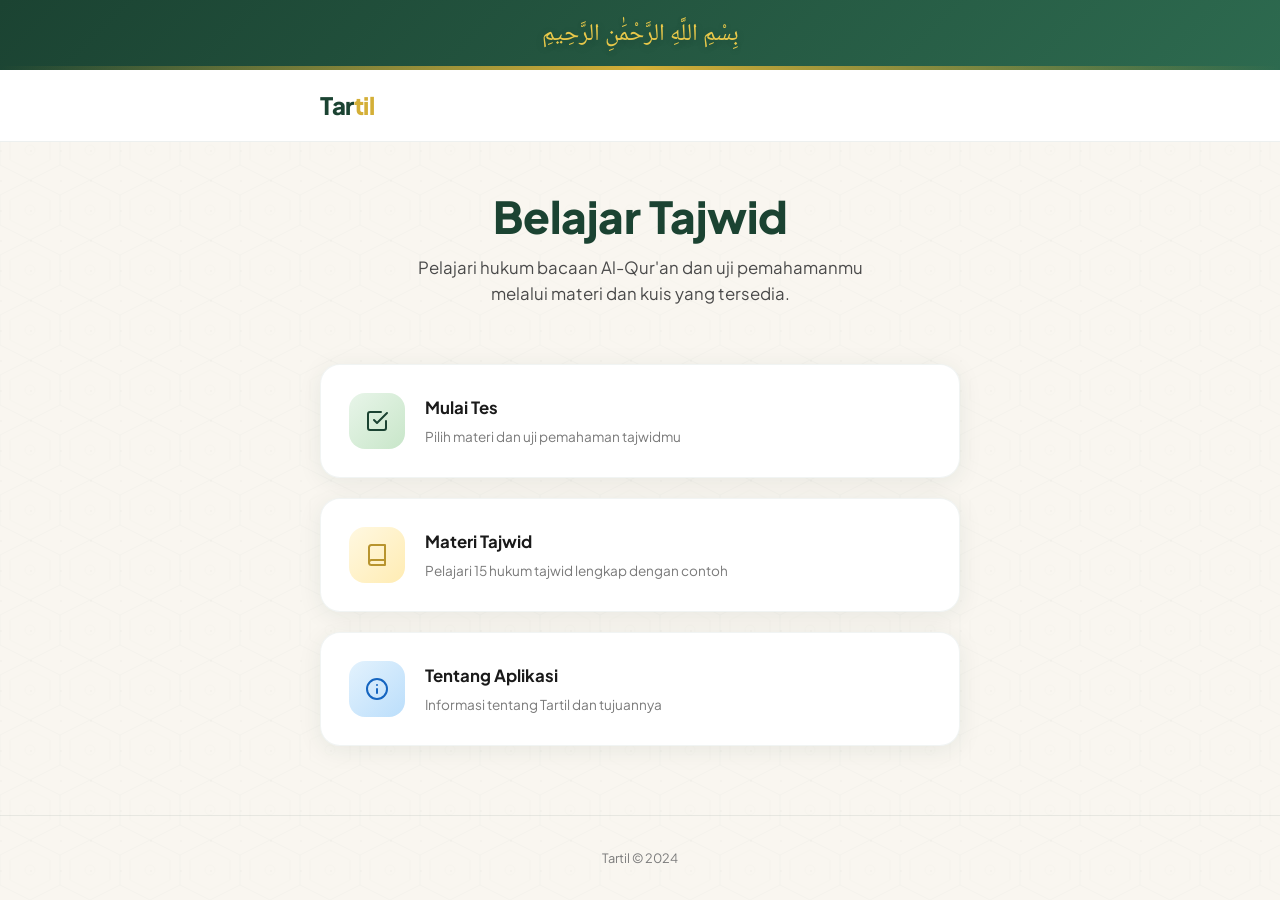
==== index.html @ 444be383 "style: Refine UI by removing emojis and decorative arrows, updating typography and highlight styles," ====
<!DOCTYPE html>
<html lang="id">
<head>
  <meta charset="UTF-8">
  <meta name="viewport" content="width=device-width, initial-scale=1.0">
  <title>Tartil — Belajar Tajwid dengan Menyenangkan</title>
  <meta name="description" content="Tartil adalah aplikasi interaktif untuk belajar dan menguji kemampuan tajwid Al-Qur'an. Cocok untuk semua kalangan umat Islam Indonesia.">
  <link rel="stylesheet" href="css/style.css">
  <link rel="icon" href="data:image/svg+xml,<svg xmlns='http://www.w3.org/2000/svg' viewBox='0 0 100 100'><text y='.9em' font-size='90'>🌙</text></svg>">
</head>
<body>
  <div class="app-wrapper">

    <!-- Bismillah Top Bar -->
    <div class="top-bar">
      <p class="bismillah">بِسْمِ اللَّهِ الرَّحْمَٰنِ الرَّحِيمِ</p>
    </div>

    <!-- Navbar -->
    <nav class="navbar" id="navbar">
      <div class="container">
        <a href="index.html" class="logo-group" id="logoGroup">
          <span class="logo-text">Tar<span>til</span></span>
        </a>
      </div>
    </nav>

    <!-- Hero Section -->
    <section class="hero">
      <div class="container">

        <h1>Belajar Tajwid</h1>
        <p>Pelajari hukum bacaan Al-Qur'an dan uji pemahamanmu melalui materi dan kuis yang tersedia.</p>

        <!-- Previous Score Banner -->
        <div class="score-banner hidden" id="scoreBanner">
          <div class="score-banner-text">
            Skor terakhir: <strong id="lastScore">0</strong>
          </div>
          <a href="select-materi.html">Mulai Tes</a>
        </div>
      </div>
    </section>

    <!-- Navigation Cards -->
    <section class="nav-cards">
      <div class="container">
        <div class="nav-cards-grid">

          <a href="select-materi.html" class="nav-card" id="startQuizCard">
            <div class="nav-card-icon green">
              <svg width="24" height="24" viewBox="0 0 24 24" fill="none" stroke="currentColor" stroke-width="2" stroke-linecap="round" stroke-linejoin="round">
                <path d="M9 11l3 3L22 4"/>
                <path d="M21 12v7a2 2 0 01-2 2H5a2 2 0 01-2-2V5a2 2 0 012-2h11"/>
              </svg>
            </div>
            <div class="nav-card-content">
              <h3>Mulai Tes</h3>
              <p>Pilih materi dan uji pemahaman tajwidmu</p>
            </div>
            <span class="nav-card-arrow"></span>
          </a>

          <a href="explanation.html?id=1" class="nav-card" id="materiCard">
            <div class="nav-card-icon gold">
              <svg width="24" height="24" viewBox="0 0 24 24" fill="none" stroke="currentColor" stroke-width="2" stroke-linecap="round" stroke-linejoin="round">
                <path d="M4 19.5A2.5 2.5 0 016.5 17H20"/>
                <path d="M6.5 2H20v20H6.5A2.5 2.5 0 014 19.5v-15A2.5 2.5 0 016.5 2z"/>
              </svg>
            </div>
            <div class="nav-card-content">
              <h3>Materi Tajwid</h3>
              <p>Pelajari 15 hukum tajwid lengkap dengan contoh</p>
            </div>
            <span class="nav-card-arrow"></span>
          </a>

          <div class="nav-card" id="aboutCard" role="button" tabindex="0">
            <div class="nav-card-icon blue">
              <svg width="24" height="24" viewBox="0 0 24 24" fill="none" stroke="currentColor" stroke-width="2" stroke-linecap="round" stroke-linejoin="round">
                <circle cx="12" cy="12" r="10"/>
                <line x1="12" y1="16" x2="12" y2="12"/>
                <line x1="12" y1="8" x2="12.01" y2="8"/>
              </svg>
            </div>
            <div class="nav-card-content">
              <h3>Tentang Aplikasi</h3>
              <p>Informasi tentang Tartil dan tujuannya</p>
            </div>
            <span class="nav-card-arrow"></span>
          </div>

        </div>
      </div>
    </section>

    <footer class="footer">
      <div class="container">
        <p>Tartil © 2024</p>
      </div>
    </footer>
  </div>

  <!-- About Modal -->
  <div class="modal-overlay" id="aboutModal">
    <div class="modal">
      <div class="modal-header">
        <h2>Tentang Tartil</h2>
        <button class="modal-close" id="closeModal">✕</button>
      </div>
      <div class="modal-body">
        <p>
          <strong>Tartil</strong> adalah aplikasi belajar tajwid pribadi yang dirancang untuk membantu siapa saja memperdalam pemahaman hukum bacaan Al-Qur'an dengan cara yang sederhana.
        </p>
        <p>Aplikasi ini fokus pada:</p>
        <ul>
          <li>Pembelajaran materi tajwid yang terstruktur</li>
          <li>Latihan kuis untuk mengasah kemampuan</li>
          <li>Antarmuka yang bersih dan fokus pada konten</li>
          <li>Kemudahan penggunaan untuk belajar mandiri</li>
        </ul>
        <div style="margin-top: 1.5rem; padding-top: 1rem; border-top: 1px solid rgba(27, 67, 50, 0.08); text-align: center;">
          <p style="font-size: 0.85rem; margin-bottom: 0.5rem;">Dibuat dengan dedikasi oleh:</p>
          <a href="https://github.com/DapCodes" target="_blank" class="logo-group" style="justify-content: center;">
            <span class="logo-text">Siswa RPL<span> SMK Assalaam Bandung</span></span>
          </a>
        </div>
      </div>
    </div>
  </div>

  <script>
    // Check for previous score
    document.addEventListener('DOMContentLoaded', () => {
      const score = localStorage.getItem('tartilScore');
      if (score !== null) {
        const banner = document.getElementById('scoreBanner');
        document.getElementById('lastScore').textContent = score;
        banner.classList.remove('hidden');
      }

      // About modal
      const aboutCard = document.getElementById('aboutCard');
      const modal = document.getElementById('aboutModal');
      const closeBtn = document.getElementById('closeModal');

      aboutCard.addEventListener('click', () => {
        modal.classList.add('active');
      });

      aboutCard.addEventListener('keydown', (e) => {
        if (e.key === 'Enter' || e.key === ' ') {
          e.preventDefault();
          modal.classList.add('active');
        }
      });

      closeBtn.addEventListener('click', () => {
        modal.classList.remove('active');
      });

      modal.addEventListener('click', (e) => {
        if (e.target === modal) {
          modal.classList.remove('active');
        }
      });

      document.addEventListener('keydown', (e) => {
        if (e.key === 'Escape') {
          modal.classList.remove('active');
        }
      });

      // Navbar scroll effect
      const navbar = document.getElementById('navbar');
      window.addEventListener('scroll', () => {
        if (window.scrollY > 10) {
          navbar.classList.add('scrolled');
        } else {
          navbar.classList.remove('scrolled');
        }
      });
    });
  </script>
</body>
</html>
---- css/style.css ----
/* ═══════════════════════════════════════
   TARTIL — Design System
   ═══════════════════════════════════════ */

@import url('https://fonts.googleapis.com/css2?family=Noto+Naskh+Arabic:wght@400;500;600;700&family=Plus+Jakarta+Sans:wght@300;400;500;600;700;800&display=swap');

:root {
  --primary: #1B4332;
  --primary-light: #2D6A4F;
  --primary-dark: #0F2B1F;
  --accent: #D4AF37;
  --accent-light: #E8C84A;
  --accent-dark: #B8942E;
  --bg: #F9F6F0;
  --bg-warm: #F5F0E6;
  --text: #1A1A1A;
  --text-secondary: #4A4A4A;
  --text-muted: #7A7A7A;
  --correct: #22C55E;
  --correct-bg: #DCFCE7;
  --wrong: #EF4444;
  --wrong-bg: #FEE2E2;
  --card: #FFFFFF;
  --card-shadow: 0 4px 24px rgba(27, 67, 50, 0.08);
  --card-shadow-hover: 0 8px 40px rgba(27, 67, 50, 0.15);
  --radius: 20px;
  --radius-sm: 12px;
  --radius-xs: 8px;
  --transition: 0.3s cubic-bezier(0.4, 0, 0.2, 1);
}

* {
  margin: 0;
  padding: 0;
  box-sizing: border-box;
}

html {
  scroll-behavior: smooth;
}

body {
  font-family: 'Plus Jakarta Sans', sans-serif;
  background-color: var(--bg);
  color: var(--text);
  min-height: 100vh;
  line-height: 1.6;
  overflow-x: hidden;
}

/* ═══ Islamic Geometric Pattern Background ═══ */
body::before {
  content: '';
  position: fixed;
  inset: 0;
  z-index: 0;
  opacity: 0.04;
  pointer-events: none;
  background-image:
    url("data:image/svg+xml,%3Csvg width='60' height='60' xmlns='http://www.w3.org/2000/svg'%3E%3Cpath d='M30 0L60 15L60 45L30 60L0 45L0 15Z' fill='none' stroke='%231B4332' stroke-width='0.5'/%3E%3Cpath d='M30 10L50 20L50 40L30 50L10 40L10 20Z' fill='none' stroke='%231B4332' stroke-width='0.3'/%3E%3Ccircle cx='30' cy='30' r='5' fill='none' stroke='%231B4332' stroke-width='0.3'/%3E%3C/svg%3E");
  background-size: 60px 60px;
}

/* Secondary pattern overlay */
body::after {
  content: '';
  position: fixed;
  inset: 0;
  z-index: 0;
  opacity: 0.02;
  pointer-events: none;
  background-image: radial-gradient(circle at 1px 1px, var(--primary) 1px, transparent 0);
  background-size: 30px 30px;
}

/* ═══ App Container ═══ */
.app-wrapper {
  position: relative;
  z-index: 1;
  min-height: 100vh;
  display: flex;
  flex-direction: column;
}

.container {
  width: 100%;
  max-width: 720px;
  margin: 0 auto;
  padding: 0 1.25rem;
}

/* ═══ Top Decorative Bar ═══ */
.top-bar {
  background: linear-gradient(135deg, var(--primary) 0%, var(--primary-light) 100%);
  padding: 1rem 0;
  text-align: center;
  position: relative;
  overflow: hidden;
}

.top-bar::after {
  content: '';
  position: absolute;
  bottom: 0;
  left: 0;
  right: 0;
  height: 4px;
  background: linear-gradient(90deg, transparent, var(--accent), transparent);
}

.bismillah {
  font-family: 'Noto Naskh Arabic', serif;
  font-size: 1.5rem;
  color: var(--accent-light);
  direction: rtl;
  text-shadow: 0 2px 8px rgba(0, 0, 0, 0.2);
  letter-spacing: 0;
}

/* ═══ Navigation Bar ═══ */
.navbar {
  background: rgba(255, 255, 255, 0.95);
  backdrop-filter: blur(20px);
  -webkit-backdrop-filter: blur(20px);
  border-bottom: 1px solid rgba(27, 67, 50, 0.08);
  padding: 1rem 0;
  position: sticky;
  top: 0;
  z-index: 100;
  transition: box-shadow var(--transition);
}

.navbar.scrolled {
  box-shadow: 0 2px 20px rgba(27, 67, 50, 0.1);
}

.navbar .container {
  display: flex;
  align-items: center;
  justify-content: space-between;
}

.logo-group {
  display: flex;
  align-items: center;
  gap: 0.75rem;
  text-decoration: none;
  color: var(--primary);
}

.logo-icon {
  width: 40px;
  height: 40px;
  display: flex;
  align-items: center;
  justify-content: center;
}

.logo-icon svg {
  width: 100%;
  height: 100%;
}

.logo-text {
  font-size: 1.5rem;
  font-weight: 800;
  letter-spacing: -0.5px;
  color: var(--primary);
}

.logo-text span {
  color: var(--accent);
}

/* ═══ Hero Section ═══ */
.hero {
  padding: 3rem 0 2rem;
  text-align: center;
}

.hero-badge {
  display: inline-flex;
  align-items: center;
  gap: 0.5rem;
  background: linear-gradient(135deg, rgba(212, 175, 55, 0.15), rgba(212, 175, 55, 0.05));
  border: 1px solid rgba(212, 175, 55, 0.3);
  color: var(--accent-dark);
  padding: 0.5rem 1.25rem;
  border-radius: 50px;
  font-size: 0.85rem;
  font-weight: 600;
  margin-bottom: 1.5rem;
  animation: fadeInDown 0.6s ease-out;
}

.hero h1 {
  font-size: 2.25rem;
  font-weight: 800;
  color: var(--primary);
  line-height: 1.2;
  margin-bottom: 0.75rem;
  animation: fadeInUp 0.6s ease-out 0.1s both;
}

.hero p {
  font-size: 1.05rem;
  color: var(--text-secondary);
  max-width: 480px;
  margin: 0 auto;
  animation: fadeInUp 0.6s ease-out 0.2s both;
}

/* ═══ Previous Score Banner ═══ */
.score-banner {
  background: linear-gradient(135deg, var(--primary), var(--primary-light));
  color: white;
  padding: 1rem 1.5rem;
  border-radius: var(--radius-sm);
  margin: 1rem auto 0;
  max-width: 480px;
  display: flex;
  align-items: center;
  justify-content: space-between;
  gap: 1rem;
  animation: slideInUp 0.5s ease-out 0.4s both;
  box-shadow: 0 4px 16px rgba(27, 67, 50, 0.2);
}

.score-banner-text {
  font-size: 0.9rem;
  font-weight: 500;
}

.score-banner-text strong {
  font-size: 1.1rem;
}

.score-banner a {
  color: var(--accent-light);
  font-weight: 700;
  font-size: 0.85rem;
  text-decoration: none;
  white-space: nowrap;
  border: 1px solid var(--accent-light);
  padding: 0.4rem 1rem;
  border-radius: 50px;
  transition: all var(--transition);
}

.score-banner a:hover {
  background: var(--accent-light);
  color: var(--primary-dark);
}

/* ═══ Navigation Cards ═══ */
.nav-cards {
  padding: 1.5rem 0 2rem;
}

.nav-cards-grid {
  display: grid;
  gap: 1rem;
}

.nav-card {
  background: var(--card);
  border-radius: var(--radius);
  padding: 1.75rem;
  display: flex;
  align-items: center;
  gap: 1.25rem;
  text-decoration: none;
  color: var(--text);
  box-shadow: var(--card-shadow);
  border: 1px solid rgba(27, 67, 50, 0.06);
  transition: all var(--transition);
  cursor: pointer;
  position: relative;
  overflow: hidden;
  animation: fadeInUp 0.5s ease-out both;
}

.nav-card:nth-child(1) {
  animation-delay: 0.3s;
}

.nav-card:nth-child(2) {
  animation-delay: 0.4s;
}

.nav-card:nth-child(3) {
  animation-delay: 0.5s;
}

.nav-card::before {
  content: '';
  position: absolute;
  left: 0;
  top: 0;
  bottom: 0;
  width: 4px;
  background: var(--accent);
  transform: scaleY(0);
  transition: transform var(--transition);
}

.nav-card:hover {
  transform: translateY(-2px);
  box-shadow: var(--card-shadow-hover);
  border-color: rgba(212, 175, 55, 0.2);
}

.nav-card:hover::before {
  transform: scaleY(1);
}

.nav-card:active {
  transform: scale(0.98);
}

.nav-card-icon {
  width: 56px;
  height: 56px;
  border-radius: 16px;
  display: flex;
  align-items: center;
  justify-content: center;
  font-size: 1.5rem;
  flex-shrink: 0;
}

.nav-card-icon.green {
  background: linear-gradient(135deg, #E8F5E9, #C8E6C9);
  color: var(--primary);
}

.nav-card-icon.gold {
  background: linear-gradient(135deg, #FFF8E1, #FFECB3);
  color: var(--accent-dark);
}

.nav-card-icon.blue {
  background: linear-gradient(135deg, #E3F2FD, #BBDEFB);
  color: #1565C0;
}

.nav-card-content h3 {
  font-size: 1.05rem;
  font-weight: 700;
  margin-bottom: 0.25rem;
  color: var(--text);
}

.nav-card-content p {
  font-size: 0.85rem;
  color: var(--text-muted);
}

.nav-card-arrow {
  margin-left: auto;
  font-size: 1.25rem;
  color: var(--text-muted);
  transition: transform var(--transition);
}

.nav-card:hover .nav-card-arrow {
  transform: translateX(4px);
  color: var(--accent);
}

/* ═══ Features Section ═══ */
.features {
  padding: 1rem 0 2.5rem;
}

.features-title {
  font-size: 0.8rem;
  font-weight: 700;
  text-transform: uppercase;
  letter-spacing: 1.5px;
  color: var(--text-muted);
  text-align: center;
  margin-bottom: 1.25rem;
}

.features-grid {
  display: grid;
  grid-template-columns: repeat(3, 1fr);
  gap: 0.75rem;
}

.feature-item {
  text-align: center;
  padding: 1.25rem 0.75rem;
  border-radius: var(--radius-sm);
  background: rgba(255, 255, 255, 0.7);
  border: 1px solid rgba(27, 67, 50, 0.05);
  transition: all var(--transition);
}

.feature-item:hover {
  background: var(--card);
  box-shadow: var(--card-shadow);
}

.feature-item .icon {
  font-size: 1.75rem;
  margin-bottom: 0.5rem;
}

.feature-item .label {
  font-size: 0.75rem;
  font-weight: 600;
  color: var(--text-secondary);
}

/* ═══ Footer ═══ */
.footer {
  text-align: center;
  padding: 2rem 0;
  border-top: 1px solid rgba(27, 67, 50, 0.08);
  margin-top: auto;
}

.footer p {
  font-size: 0.8rem;
  color: var(--text-muted);
}

.footer .heart {
  color: var(--wrong);
}

/* ═══ Modal ═══ */
.modal-overlay {
  position: fixed;
  inset: 0;
  z-index: 1000;
  background: rgba(0, 0, 0, 0.5);
  backdrop-filter: blur(4px);
  display: flex;
  align-items: center;
  justify-content: center;
  padding: 1.25rem;
  opacity: 0;
  visibility: hidden;
  transition: all var(--transition);
}

.modal-overlay.active {
  opacity: 1;
  visibility: visible;
}

.modal {
  background: var(--card);
  border-radius: var(--radius);
  padding: 2rem;
  max-width: 440px;
  width: 100%;
  max-height: 85vh;
  overflow-y: auto;
  transform: translateY(20px) scale(0.95);
  transition: transform var(--transition);
  box-shadow: 0 20px 60px rgba(0, 0, 0, 0.2);
}

.modal-overlay.active .modal {
  transform: translateY(0) scale(1);
}

.modal-header {
  display: flex;
  align-items: center;
  justify-content: space-between;
  margin-bottom: 1.25rem;
  padding-bottom: 1rem;
  border-bottom: 1px solid rgba(27, 67, 50, 0.08);
}

.modal-header h2 {
  font-size: 1.25rem;
  font-weight: 700;
  color: var(--primary);
}

.modal-close {
  width: 36px;
  height: 36px;
  border-radius: 50%;
  border: none;
  background: var(--bg);
  color: var(--text-muted);
  font-size: 1.25rem;
  cursor: pointer;
  display: flex;
  align-items: center;
  justify-content: center;
  transition: all var(--transition);
}

.modal-close:hover {
  background: var(--wrong-bg);
  color: var(--wrong);
}

.modal-body p {
  font-size: 0.95rem;
  color: var(--text-secondary);
  margin-bottom: 1rem;
  line-height: 1.7;
}

.modal-body ul {
  list-style: none;
  margin-bottom: 1rem;
}

.modal-body ul li {
  padding: 0.5rem 0;
  padding-left: 1.5rem;
  position: relative;
  font-size: 0.9rem;
  color: var(--text-secondary);
}

.modal-body ul li::before {
  content: '✦';
  position: absolute;
  left: 0;
  color: var(--accent);
}

/* ═══ Buttons ═══ */
.btn {
  display: inline-flex;
  align-items: center;
  justify-content: center;
  gap: 0.5rem;
  padding: 0.875rem 1.75rem;
  border-radius: var(--radius-sm);
  text-decoration: none;
  font-family: 'Plus Jakarta Sans', sans-serif;
  font-weight: 600;
  font-size: 0.95rem;
  border: none;
  cursor: pointer;
  transition: all var(--transition);
  position: relative;
  overflow: hidden;
}

.btn-block {
  display: flex;
  width: 100%;
}

.btn-primary {
  background: linear-gradient(135deg, var(--primary), var(--primary-light));
  color: white;
  box-shadow: 0 4px 16px rgba(27, 67, 50, 0.25);
}

.btn-primary:hover {
  transform: translateY(-2px);
  box-shadow: 0 6px 24px rgba(27, 67, 50, 0.35);
}

.btn-primary:active {
  transform: translateY(0);
}

.btn-secondary {
  background: var(--card);
  color: var(--primary);
  border: 2px solid rgba(27, 67, 50, 0.15);
}

.btn-secondary:hover {
  border-color: var(--primary);
  background: rgba(27, 67, 50, 0.03);
}

.btn-outline {
  background: transparent;
  color: var(--text-secondary);
  border: 1px solid rgba(27, 67, 50, 0.15);
}

.btn-outline:hover {
  border-color: var(--accent);
  color: var(--accent-dark);
}

.btn-accent {
  background: linear-gradient(135deg, var(--accent), var(--accent-light));
  color: var(--primary-dark);
  box-shadow: 0 4px 16px rgba(212, 175, 55, 0.3);
}

.btn-accent:hover {
  transform: translateY(-2px);
  box-shadow: 0 6px 24px rgba(212, 175, 55, 0.4);
}

/* ═══════════════════════════════════════
   QUIZ PAGE
   ═══════════════════════════════════════ */

.quiz-wrapper {
  min-height: 100vh;
  display: flex;
  flex-direction: column;
  position: relative;
  z-index: 1;
}

/* ═══ Quiz Topbar ═══ */
.quiz-topbar {
  background: rgba(255, 255, 255, 0.97);
  backdrop-filter: blur(16px);
  -webkit-backdrop-filter: blur(16px);
  border-bottom: 1px solid rgba(27, 67, 50, 0.08);
  padding: 0.75rem 0;
  position: sticky;
  top: 0;
  z-index: 50;
  box-shadow: 0 1px 8px rgba(27, 67, 50, 0.04);
}

.quiz-topbar .container {
  display: flex;
  align-items: center;
  gap: 1rem;
}

.quiz-topbar-logo {
  display: flex;
  align-items: center;
  gap: 0.5rem;
  text-decoration: none;
  flex-shrink: 0;
}

.logo-icon-sm {
  width: 32px;
  height: 32px;
}

.logo-icon-sm svg {
  width: 100%;
  height: 100%;
}

.quiz-topbar-title {
  font-size: 1.1rem;
  font-weight: 800;
  color: var(--primary);
  letter-spacing: -0.3px;
}

.quiz-progress-area {
  flex: 1;
  min-width: 0;
}

.quiz-progress-info {
  display: flex;
  justify-content: center;
  align-items: center;
  margin-bottom: 0.35rem;
}

.quiz-progress-info span {
  font-size: 0.78rem;
  font-weight: 700;
  color: var(--text-muted);
  letter-spacing: 0.3px;
}

.progress-track {
  width: 100%;
  height: 6px;
  background: var(--bg);
  border-radius: 50px;
  overflow: hidden;
}

.progress-fill {
  height: 100%;
  background: linear-gradient(90deg, var(--primary), var(--accent));
  border-radius: 50px;
  transition: width 0.5s cubic-bezier(0.4, 0, 0.2, 1);
}

/* Timer */
.quiz-timer {
  display: flex;
  align-items: center;
  gap: 0.35rem;
  flex-shrink: 0;
  color: var(--text-muted);
  background: var(--bg);
  padding: 0.4rem 0.75rem;
  border-radius: 50px;
  font-size: 0.82rem;
  font-weight: 700;
  font-variant-numeric: tabular-nums;
  border: 1px solid rgba(27, 67, 50, 0.06);
}

.quiz-timer svg {
  opacity: 0.6;
}

/* ═══ Quiz Content ═══ */
.quiz-content {
  flex: 1;
  display: flex;
  align-items: flex-start;
  justify-content: center;
  padding: 1.5rem 0 3rem;
}

.quiz-card {
  background: var(--card);
  border-radius: var(--radius);
  padding: 2rem;
  box-shadow: var(--card-shadow);
  border: 1px solid rgba(27, 67, 50, 0.06);
  width: 100%;
  max-width: 600px;
  animation: fadeInUp 0.35s ease-out;
}

.quiz-type-badge {
  display: inline-flex;
  align-items: center;
  gap: 0.4rem;
  background: rgba(27, 67, 50, 0.08);
  color: var(--primary);
  padding: 0.35rem 0.85rem;
  border-radius: 50px;
  font-size: 0.75rem;
  font-weight: 700;
  text-transform: uppercase;
  letter-spacing: 0.5px;
  margin-bottom: 1.25rem;
}

.quiz-arabic-display {
  font-family: 'Noto Naskh Arabic', serif;
  font-size: 2.2rem;
  direction: rtl;
  text-align: center;
  color: var(--accent-dark);
  background: linear-gradient(135deg, rgba(27, 67, 50, 0.04), rgba(212, 175, 55, 0.06));
  border: 1px solid rgba(212, 175, 55, 0.2);
  border-radius: var(--radius-sm);
  padding: 1.5rem;
  margin-bottom: 1.5rem;
  line-height: 2;
  letter-spacing: 0;
}

.quiz-question-text {
  font-size: 1rem;
  font-weight: 500;
  color: var(--text);
  margin-bottom: 1.5rem;
  line-height: 1.6;
}

/* ═══ Options ═══ */
.options-list {
  display: flex;
  flex-direction: column;
  gap: 0.75rem;
}

.option-btn {
  display: flex;
  align-items: center;
  gap: 0.85rem;
  padding: 1rem 1.25rem;
  background: var(--bg);
  border: 2px solid transparent;
  border-radius: var(--radius-sm);
  cursor: pointer;
  font-family: 'Plus Jakarta Sans', sans-serif;
  font-size: 0.95rem;
  color: var(--text);
  text-align: left;
  transition: all var(--transition);
  position: relative;
}

.option-btn:hover:not(:disabled):not(.selected):not(.correct):not(.wrong):not(.disabled) {
  border-color: rgba(212, 175, 55, 0.5);
  background: rgba(212, 175, 55, 0.05);
  transform: translateX(4px);
}

.option-btn .option-letter {
  width: 32px;
  height: 32px;
  border-radius: 50%;
  background: var(--card);
  border: 2px solid rgba(27, 67, 50, 0.12);
  display: flex;
  align-items: center;
  justify-content: center;
  font-weight: 700;
  font-size: 0.85rem;
  color: var(--primary);
  flex-shrink: 0;
  transition: all var(--transition);
}

.option-btn:hover:not(:disabled):not(.selected):not(.correct):not(.wrong):not(.disabled) .option-letter {
  border-color: var(--accent);
  background: var(--accent);
  color: white;
}

.option-btn .option-text {
  flex: 1;
}

/* Option — Selected (Gold) */
.option-btn.selected {
  border-color: var(--accent);
  background: rgba(212, 175, 55, 0.12);
  font-weight: 600;
}

.option-btn.selected .option-letter {
  background: var(--accent);
  border-color: var(--accent);
  color: white;
}

.option-btn.selected .option-text {
  color: var(--accent-dark);
  font-weight: 600;
}

/* Option — Correct (Green) */
.option-btn.correct {
  border-color: var(--correct);
  background: var(--correct-bg);
  pointer-events: none;
}

.option-btn.correct .option-letter {
  background: var(--correct);
  border-color: var(--correct);
  color: white;
}

/* Option — Wrong (Red) */
.option-btn.wrong {
  border-color: var(--wrong);
  background: var(--wrong-bg);
  pointer-events: none;
}

.option-btn.wrong .option-letter {
  background: var(--wrong);
  border-color: var(--wrong);
  color: white;
}

/* Option — Disabled (Gray) */
.option-btn.disabled {
  opacity: 0.45;
  pointer-events: none;
}

/* ═══ Quiz Navigation Buttons ═══ */
.quiz-nav-buttons {
  display: flex;
  justify-content: space-between;
  align-items: center;
  gap: 0.75rem;
  margin-top: 1.75rem;
  padding-top: 1.25rem;
  border-top: 1px solid rgba(27, 67, 50, 0.06);
}

.btn-ghost {
  background: transparent;
  color: var(--text-secondary);
  border: 1px solid rgba(27, 67, 50, 0.12);
  padding: 0.75rem 1.25rem;
}

.btn-ghost:hover:not(:disabled) {
  background: rgba(27, 67, 50, 0.04);
  border-color: rgba(27, 67, 50, 0.2);
  color: var(--primary);
}

.btn-ghost:disabled {
  opacity: 0.4;
  cursor: not-allowed;
}

.btn-ghost svg,
.btn-primary svg {
  flex-shrink: 0;
}

/* ═══ Toast Notification ═══ */
.toast {
  position: fixed;
  bottom: 2rem;
  left: 50%;
  transform: translateX(-50%) translateY(100px);
  background: var(--text);
  color: white;
  padding: 0.85rem 1.5rem;
  border-radius: 50px;
  font-size: 0.9rem;
  font-weight: 600;
  display: flex;
  align-items: center;
  gap: 0.5rem;
  box-shadow: 0 8px 32px rgba(0, 0, 0, 0.25);
  z-index: 200;
  opacity: 0;
  transition: all 0.4s cubic-bezier(0.34, 1.56, 0.64, 1);
  white-space: nowrap;
  pointer-events: none;
}

.toast.show {
  transform: translateX(-50%) translateY(0);
  opacity: 1;
}

.toast-icon {
  font-size: 1.1rem;
}

/* ═══════════════════════════════════════
   RESULT PAGE
   ═══════════════════════════════════════ */

/* Result Header */
.result-header-section {
  background: linear-gradient(135deg, var(--primary-dark) 0%, var(--primary) 50%, var(--primary-light) 100%);
  padding: 2.5rem 0 3rem;
  position: relative;
  overflow: hidden;
}

.result-header-section::before {
  content: '';
  position: absolute;
  inset: 0;
  opacity: 0.06;
  pointer-events: none;
  background-image:
    url("data:image/svg+xml,%3Csvg width='60' height='60' xmlns='http://www.w3.org/2000/svg'%3E%3Cpath d='M30 0L60 15L60 45L30 60L0 45L0 15Z' fill='none' stroke='%23ffffff' stroke-width='0.5'/%3E%3C/svg%3E");
  background-size: 60px 60px;
}

.result-header-section::after {
  content: '';
  position: absolute;
  bottom: 0;
  left: 0;
  right: 0;
  height: 4px;
  background: linear-gradient(90deg, transparent, var(--accent), transparent);
}

.result-header-card {
  text-align: center;
  position: relative;
  z-index: 1;
  animation: popIn 0.6s ease-out;
}

.result-emoji {
  font-size: 4rem;
  margin-bottom: 0.5rem;
  animation: bounceIn 0.8s ease-out 0.2s both;
}

.result-greeting {
  font-size: 2rem;
  font-weight: 800;
  color: white;
  margin-bottom: 0.25rem;
}

.result-subtitle {
  font-size: 1rem;
  color: rgba(255, 255, 255, 0.7);
  margin-bottom: 2rem;
  font-weight: 500;
}

/* Score Ring (on dark bg) */
.score-ring {
  width: 170px;
  height: 170px;
  margin: 0 auto 1.75rem;
  position: relative;
}

.score-ring svg {
  width: 100%;
  height: 100%;
  transform: rotate(-90deg);
}

.score-ring-bg {
  fill: none;
  stroke: rgba(255, 255, 255, 0.12);
  stroke-width: 8;
}

.score-ring-fill {
  fill: none;
  stroke: var(--accent);
  stroke-width: 8;
  stroke-linecap: round;
  stroke-dasharray: 408;
  stroke-dashoffset: 408;
  transition: stroke-dashoffset 1.5s cubic-bezier(0.4, 0, 0.2, 1) 0.3s;
}

.score-ring-fill.gold {
  stroke: var(--accent);
}

.score-ring-fill.green {
  stroke: var(--correct);
}

.score-ring-fill.red {
  stroke: var(--wrong);
}

.score-ring-text {
  position: absolute;
  inset: 0;
  display: flex;
  flex-direction: column;
  align-items: center;
  justify-content: center;
}

.score-ring-text .score-num {
  font-size: 2.75rem;
  font-weight: 800;
  color: white;
  line-height: 1;
}

.score-ring-text .score-label {
  font-size: 0.85rem;
  color: rgba(255, 255, 255, 0.6);
  font-weight: 500;
  margin-top: 0.25rem;
}

/* Stats Row */
.result-stats {
  display: grid;
  grid-template-columns: 1fr 1fr;
  gap: 0.75rem;
  max-width: 300px;
  margin: 0 auto 1.5rem;
}

.stat-box {
  padding: 0.85rem;
  border-radius: var(--radius-sm);
  text-align: center;
}

.stat-box.correct-stat {
  background: rgba(34, 197, 94, 0.15);
}

.stat-box.wrong-stat {
  background: rgba(239, 68, 68, 0.15);
}

.stat-box .stat-num {
  font-size: 1.5rem;
  font-weight: 800;
  display: block;
}

.stat-box.correct-stat .stat-num {
  color: #4ADE80;
}

.stat-box.wrong-stat .stat-num {
  color: #F87171;
}

.stat-box .stat-label {
  font-size: 0.75rem;
  color: rgba(255, 255, 255, 0.6);
  font-weight: 600;
}

/* Result Meta (Time + Date) */
.result-meta {
  display: flex;
  justify-content: center;
  gap: 1.5rem;
  flex-wrap: wrap;
}

.result-meta-item {
  display: flex;
  align-items: center;
  gap: 0.4rem;
  font-size: 0.85rem;
  color: rgba(255, 255, 255, 0.7);
}

.result-meta-item svg {
  opacity: 0.6;
  color: rgba(255, 255, 255, 0.7);
}

.result-meta-item strong {
  color: rgba(255, 255, 255, 0.95);
}

/* ═══ Review Section ═══ */
.review-section {
  padding: 2rem 0;
  position: relative;
  z-index: 1;
}

.review-title {
  font-size: 1.15rem;
  font-weight: 700;
  color: var(--primary);
  margin-bottom: 1rem;
}

.review-list {
  display: flex;
  flex-direction: column;
  gap: 0.75rem;
}

.review-card {
  background: var(--card);
  border-radius: var(--radius-sm);
  padding: 1rem 1.25rem;
  box-shadow: 0 2px 8px rgba(27, 67, 50, 0.05);
  border: 1px solid rgba(27, 67, 50, 0.06);
  border-left: 4px solid;
  animation: fadeInUp 0.3s ease-out both;
  transition: all var(--transition);
}

.review-card:hover {
  box-shadow: var(--card-shadow);
}

.review-card.review-correct {
  border-left-color: var(--correct);
}

.review-card.review-wrong {
  border-left-color: var(--wrong);
}

.review-card-header {
  display: flex;
  align-items: center;
  gap: 0.75rem;
}

.review-num {
  width: 28px;
  height: 28px;
  border-radius: 50%;
  background: var(--bg);
  display: flex;
  align-items: center;
  justify-content: center;
  font-size: 0.8rem;
  font-weight: 700;
  color: var(--text-muted);
  flex-shrink: 0;
}

.review-question {
  flex: 1;
  font-size: 0.88rem;
  color: var(--text-secondary);
  line-height: 1.4;
}

.review-status {
  font-size: 1.25rem;
  flex-shrink: 0;
}

/* Review — Answers (shown when wrong) */
.review-answers {
  margin-top: 0.75rem;
  padding-top: 0.75rem;
  border-top: 1px dashed rgba(27, 67, 50, 0.08);
  display: flex;
  flex-direction: column;
  gap: 0.4rem;
}

.review-answer {
  display: flex;
  align-items: baseline;
  gap: 0.5rem;
  font-size: 0.82rem;
}

.review-answer-label {
  color: var(--text-muted);
  font-weight: 500;
  flex-shrink: 0;
}

.review-answer-value {
  font-weight: 600;
}

.wrong-answer .review-answer-value {
  color: var(--wrong);
  text-decoration: line-through;
  text-decoration-color: rgba(239, 68, 68, 0.4);
}

.correct-answer .review-answer-value {
  color: var(--correct);
}

.review-explain-btn {
  display: inline-flex;
  align-items: center;
  gap: 0.35rem;
  margin-top: 0.75rem;
  font-size: 0.82rem;
  font-weight: 600;
  color: var(--primary);
  text-decoration: none;
  padding: 0.4rem 0.85rem;
  border-radius: 50px;
  background: rgba(27, 67, 50, 0.06);
  transition: all var(--transition);
}

.review-explain-btn:hover {
  background: rgba(27, 67, 50, 0.12);
  color: var(--primary-dark);
}

/* ═══ Result Actions Section ═══ */
.result-actions-section {
  padding: 0 0 2rem;
  position: relative;
  z-index: 1;
}

.result-actions-card {
  display: flex;
  flex-direction: column;
  gap: 0.75rem;
  max-width: 400px;
  margin: 0 auto;
}

/* ═══════════════════════════════════════
   EXPLANATION PAGE
   ═══════════════════════════════════════ */

.explanation-wrapper {
  min-height: 100vh;
  display: flex;
  flex-direction: column;
}

.explanation-topbar {
  background: linear-gradient(135deg, var(--primary), var(--primary-light));
  color: white;
  padding: 1.5rem 0;
}

.explanation-topbar .container {
  display: flex;
  flex-direction: column;
  gap: 0.75rem;
}

.explanation-topbar .back-btn {
  color: rgba(255, 255, 255, 0.8);
}

.explanation-topbar .back-btn:hover {
  color: white;
  background: rgba(255, 255, 255, 0.1);
}

.explanation-topbar h1 {
  font-size: 1.5rem;
  font-weight: 800;
}

.explanation-topbar p {
  font-size: 0.9rem;
  color: rgba(255, 255, 255, 0.7);
}

/* Explanation Navigation */
.explanation-nav {
  background: var(--card);
  border-bottom: 1px solid rgba(27, 67, 50, 0.08);
  padding: 0.75rem 0;
  position: sticky;
  top: 0;
  z-index: 50;
  overflow-x: auto;
}

.explanation-nav::-webkit-scrollbar {
  display: none;
}

.explanation-nav .container {
  display: flex;
  gap: 0.5rem;
  min-width: max-content;
}

.exp-nav-btn {
  flex-shrink: 0;
  padding: 0.5rem 1rem;
  border-radius: 50px;
  border: 1px solid rgba(27, 67, 50, 0.1);
  background: transparent;
  color: var(--text-secondary);
  font-family: 'Plus Jakarta Sans', sans-serif;
  font-size: 0.8rem;
  font-weight: 600;
  cursor: pointer;
  transition: all var(--transition);
  white-space: nowrap;
}

.exp-nav-btn:hover {
  border-color: var(--accent);
  color: var(--accent-dark);
}

.exp-nav-btn.active {
  background: var(--primary);
  color: white;
  border-color: var(--primary);
}

/* Explanation Content */
.explanation-content {
  flex: 1;
  padding: 1.5rem 0 3rem;
}

.exp-card {
  background: var(--card);
  border-radius: var(--radius);
  padding: 2rem;
  box-shadow: var(--card-shadow);
  border: 1px solid rgba(27, 67, 50, 0.06);
  animation: fadeInUp 0.4s ease-out;
}

.exp-card-header {
  display: flex;
  align-items: center;
  gap: 0.75rem;
  margin-bottom: 1.5rem;
  padding-bottom: 1rem;
  border-bottom: 1px solid rgba(27, 67, 50, 0.08);
}

.exp-card-num {
  width: 36px;
  height: 36px;
  border-radius: 50%;
  background: linear-gradient(135deg, var(--primary), var(--primary-light));
  color: white;
  font-weight: 700;
  font-size: 0.9rem;
  display: flex;
  align-items: center;
  justify-content: center;
  flex-shrink: 0;
}

.exp-card-title {
  font-size: 1.2rem;
  font-weight: 700;
  color: var(--primary);
}

.exp-arabic-box {
  font-family: 'Amiri', serif;
  font-size: 2.25rem;
  direction: rtl;
  text-align: center;
  color: var(--primary);
  background: linear-gradient(135deg, rgba(27, 67, 50, 0.04), rgba(212, 175, 55, 0.04));
  border: 1px solid rgba(212, 175, 55, 0.15);
  border-radius: var(--radius-sm);
  padding: 1.25rem;
  margin-bottom: 1.5rem;
  line-height: 1.8;
  letter-spacing: 2px;
}

.exp-arabic-box .highlight {
  color: var(--wrong);
  font-weight: 700;
  text-decoration: underline;
  text-decoration-color: rgba(239, 68, 68, 0.3);
  text-underline-offset: 6px;
}

.exp-description {
  font-size: 0.95rem;
  line-height: 1.8;
  color: var(--text-secondary);
  margin-bottom: 1.5rem;
}

.exp-detail-box {
  background: rgba(27, 67, 50, 0.04);
  border-left: 4px solid var(--accent);
  border-radius: 0 var(--radius-xs) var(--radius-xs) 0;
  padding: 1rem 1.25rem;
  margin-top: 1rem;
}

.exp-detail-box p {
  font-size: 0.9rem;
  color: var(--text-secondary);
  line-height: 1.7;
}

.exp-navigation {
  display: flex;
  justify-content: space-between;
  margin-top: 1.5rem;
  padding-top: 1.25rem;
  border-top: 1px solid rgba(27, 67, 50, 0.08);
}

/* ═══════════════════════════════════════
   ANIMATIONS
   ═══════════════════════════════════════ */

@keyframes fadeInUp {
  from {
    opacity: 0;
    transform: translateY(20px);
  }

  to {
    opacity: 1;
    transform: translateY(0);
  }
}

@keyframes fadeInDown {
  from {
    opacity: 0;
    transform: translateY(-10px);
  }

  to {
    opacity: 1;
    transform: translateY(0);
  }
}

@keyframes slideInUp {
  from {
    opacity: 0;
    transform: translateY(30px);
  }

  to {
    opacity: 1;
    transform: translateY(0);
  }
}

@keyframes popIn {
  0% {
    opacity: 0;
    transform: scale(0.85);
  }

  60% {
    transform: scale(1.02);
  }

  100% {
    opacity: 1;
    transform: scale(1);
  }
}

@keyframes bounceIn {
  0% {
    opacity: 0;
    transform: scale(0.3);
  }

  50% {
    transform: scale(1.1);
  }

  70% {
    transform: scale(0.9);
  }

  100% {
    opacity: 1;
    transform: scale(1);
  }
}

@keyframes pulse {

  0%,
  100% {
    opacity: 1;
  }

  50% {
    opacity: 0.6;
  }
}

@keyframes shake {

  0%,
  100% {
    transform: translateX(0);
  }

  10%,
  30%,
  50%,
  70%,
  90% {
    transform: translateX(-4px);
  }

  20%,
  40%,
  60%,
  80% {
    transform: translateX(4px);
  }
}

.shake {
  animation: shake 0.5s ease-out;
}

/* ═══════════════════════════════════════
   RESPONSIVE
   ═══════════════════════════════════════ */

/* Back button (used on explanation page) */
.back-btn {
  display: inline-flex;
  align-items: center;
  gap: 0.4rem;
  text-decoration: none;
  color: var(--text-secondary);
  font-size: 0.9rem;
  font-weight: 600;
  padding: 0.5rem;
  border-radius: var(--radius-xs);
  transition: all var(--transition);
}

.back-btn:hover {
  color: var(--primary);
  background: rgba(27, 67, 50, 0.05);
}

@media (max-width: 480px) {
  .hero h1 {
    font-size: 1.75rem;
  }

  .hero p {
    font-size: 0.95rem;
  }

  .nav-card {
    padding: 1.25rem;
  }

  .nav-card-icon {
    width: 48px;
    height: 48px;
  }

  /* Quiz mobile */
  .quiz-topbar-title {
    display: none;
  }

  .quiz-card {
    padding: 1.25rem;
  }

  .quiz-arabic-display {
    font-size: 1.85rem;
    padding: 0.85rem;
  }

  .option-btn {
    padding: 0.85rem 1rem;
    font-size: 0.88rem;
  }

  .quiz-nav-buttons {
    margin-top: 1.25rem;
  }

  .btn-ghost,
  .quiz-nav-buttons .btn-primary,
  .quiz-nav-buttons .btn-accent {
    padding: 0.7rem 1rem;
    font-size: 0.85rem;
  }

  .quiz-timer {
    padding: 0.35rem 0.6rem;
    font-size: 0.78rem;
  }

  /* Result mobile */
  .result-header-section {
    padding: 2rem 0 2.5rem;
  }

  .result-greeting {
    font-size: 1.5rem;
  }

  .result-subtitle {
    font-size: 0.9rem;
  }

  .score-ring {
    width: 140px;
    height: 140px;
  }

  .score-ring-text .score-num {
    font-size: 2.25rem;
  }

  .result-meta {
    gap: 1rem;
  }

  .result-meta-item {
    font-size: 0.8rem;
  }

  .review-card {
    padding: 0.85rem 1rem;
  }

  .review-question {
    font-size: 0.82rem;
  }

  /* Home mobile */
  .features-grid {
    grid-template-columns: repeat(3, 1fr);
    gap: 0.5rem;
  }

  .bismillah {
    font-size: 1.35rem;
  }

  /* Explanation mobile */
  .exp-card {
    padding: 1.5rem;
  }

  .exp-arabic-box {
    font-size: 1.85rem;
    padding: 1rem;
  }

  .exp-nav-btn {
    font-size: 0.75rem;
    padding: 0.4rem 0.85rem;
  }
}

@media (max-width: 360px) {
  .quiz-topbar .container {
    gap: 0.5rem;
  }

  .logo-icon-sm {
    width: 26px;
    height: 26px;
  }

  .quiz-card {
    padding: 1rem;
  }

  .quiz-arabic-display {
    font-size: 1.6rem;
    padding: 0.75rem;
  }

  .option-btn .option-letter {
    width: 28px;
    height: 28px;
    font-size: 0.75rem;
  }
}

@media (min-width: 768px) {
  .hero h1 {
    font-size: 2.75rem;
  }

  .nav-cards-grid {
    gap: 1.25rem;
  }

  .quiz-arabic-display {
    font-size: 3rem;
  }

  .result-greeting {
    font-size: 2.25rem;
  }

  .result-stats {
    max-width: 340px;
  }

  .review-card {
    padding: 1.25rem 1.5rem;
  }
}

/* ═══ Utility Classes ═══ */
.hidden {
  display: none !important;
}

.text-center {
  text-align: center;
}

.mt-1 {
  margin-top: 0.5rem;
}

.mt-2 {
  margin-top: 1rem;
}

.mt-3 {
  margin-top: 1.5rem;
}

.mb-1 {
  margin-bottom: 0.5rem;
}

.mb-2 {
  margin-bottom: 1rem;
}

.gap-sm {
  gap: 0.5rem;
}

/* ═══════════════════════════════════════
   PAGE TRANSITION
   ═══════════════════════════════════════ */

.page-enter {
  animation: fadeInUp 0.4s ease both;
}

/* ═══ Arabic Text Global ═══ */
.arabic {
  font-family: "Amiri", serif;
  direction: rtl;
  font-size: 2.5rem;
  line-height: 1.8;
  color: var(--primary);
}

/* ═══ Tajwid Highlight ═══ */
.tajwid-highlight {
  color: #B8942E;
  font-weight: 700;
  background: rgba(212, 175, 55, 0.12);
  border-radius: 6px;
  padding: 0 4px;
  border-bottom: 2px solid rgba(212, 175, 55, 0.3);
}

/* ═══ Custom Scrollbar ═══ */
::-webkit-scrollbar {
  width: 6px;
}

::-webkit-scrollbar-track {
  background: transparent;
}

::-webkit-scrollbar-thumb {
  background: var(--accent);
  border-radius: 3px;
}

::-webkit-scrollbar-thumb:hover {
  background: var(--accent-dark);
}

/* ═══ Dark Mode Toggle Button ═══ */
.dark-mode-toggle {
  width: 40px;
  height: 40px;
  border-radius: 50%;
  border: 1px solid rgba(255, 255, 255, 0.2);
  background: rgba(255, 255, 255, 0.1);
  color: white;
  cursor: pointer;
  display: flex;
  align-items: center;
  justify-content: center;
  transition: all var(--transition);
  flex-shrink: 0;
}

.dark-mode-toggle:hover {
  background: rgba(255, 255, 255, 0.2);
  transform: rotate(15deg);
}

/* On non-topbar pages */
.navbar .dark-mode-toggle {
  border-color: rgba(27, 67, 50, 0.15);
  background: transparent;
  color: var(--primary);
}

.navbar .dark-mode-toggle:hover {
  background: rgba(27, 67, 50, 0.06);
}

/* ═══ Explanation Page — New Elements ═══ */
.explanation-topbar-row {
  display: flex;
  align-items: center;
  justify-content: space-between;
}

.exp-type-badge {
  display: inline-block;
  background: linear-gradient(135deg, rgba(212, 175, 55, 0.2), rgba(212, 175, 55, 0.1));
  color: var(--accent-dark);
  padding: 0.35rem 1rem;
  border-radius: 50px;
  font-size: 0.78rem;
  font-weight: 700;
  text-transform: uppercase;
  letter-spacing: 0.5px;
  margin-bottom: 1rem;
  border: 1px solid rgba(212, 175, 55, 0.25);
}

.exp-rule-name {
  font-size: 1.75rem;
  font-weight: 800;
  color: var(--primary);
  margin-bottom: 0.75rem;
  line-height: 1.3;
}

.exp-gold-divider {
  height: 3px;
  background: linear-gradient(90deg, var(--accent), var(--accent-light), transparent);
  border-radius: 3px;
  margin-bottom: 1.75rem;
}

.exp-section {
  margin-bottom: 1.75rem;
}

.exp-section-label {
  display: flex;
  align-items: center;
  gap: 0.5rem;
  font-size: 0.82rem;
  font-weight: 700;
  text-transform: uppercase;
  letter-spacing: 1px;
  color: var(--text-muted);
  margin-bottom: 0.75rem;
}

.exp-section-label svg {
  opacity: 0.6;
}

.exp-definition-box {
  display: flex;
  align-items: flex-start;
  gap: 0.75rem;
  background: rgba(34, 197, 94, 0.08);
  border: 1px solid rgba(34, 197, 94, 0.15);
  border-radius: var(--radius-sm);
  padding: 1rem 1.25rem;
  margin-top: 1rem;
  font-size: 0.9rem;
  color: var(--text-secondary);
  line-height: 1.6;
}

.exp-definition-box svg {
  color: var(--correct);
  flex-shrink: 0;
  margin-top: 2px;
}

/* User Answer Display */
.exp-user-answer {
  border-radius: var(--radius-sm);
  padding: 1rem 1.25rem;
  margin-bottom: 1.5rem;
  border-left: 4px solid;
}

.exp-user-correct {
  background: var(--correct-bg);
  border-left-color: var(--correct);
}

.exp-user-wrong {
  background: var(--wrong-bg);
  border-left-color: var(--wrong);
}

.exp-user-answer-header {
  display: flex;
  align-items: center;
  gap: 0.5rem;
  font-size: 0.9rem;
  margin-bottom: 0.5rem;
}

.exp-user-correct .exp-user-answer-header svg {
  color: var(--correct);
}

.exp-user-wrong .exp-user-answer-header svg {
  color: var(--wrong);
}

.exp-user-answer-detail {
  display: flex;
  flex-direction: column;
  gap: 0.25rem;
  font-size: 0.85rem;
}

.exp-answer-row {
  display: flex;
  gap: 0.5rem;
}

.exp-answer-label {
  color: var(--text-muted);
  font-weight: 500;
}

.wrong-text {
  color: var(--wrong);
  text-decoration: line-through;
}

.correct-text {
  color: var(--correct);
  font-weight: 600;
}

/* Bottom Navigation */
.exp-bottom-nav {
  margin-top: 2rem;
  padding-top: 1.5rem;
  border-top: 1px solid rgba(27, 67, 50, 0.08);
  display: flex;
  flex-direction: column;
  gap: 1rem;
}

.exp-prev-next {
  display: flex;
  justify-content: space-between;
  gap: 0.75rem;
}

.exp-nav-arrow {
  flex: 1;
}

.exp-nav-arrow:disabled {
  opacity: 0.35;
  cursor: not-allowed;
  pointer-events: none;
}

.exp-retry-btn {
  margin-top: 0.5rem;
}

/* Toast icon SVG style */
.toast-icon-svg {
  flex-shrink: 0;
  opacity: 0.8;
}

/* ═══ Chapter-Based Explanation Styles ═══ */

/* Materi List */
.exp-materi-list {
  display: flex;
  flex-direction: column;
  gap: 0.65rem;
}

.exp-materi-item {
  display: flex;
  align-items: flex-start;
  gap: 0.75rem;
  padding: 0.85rem 1rem;
  background: rgba(27, 67, 50, 0.03);
  border: 1px solid rgba(27, 67, 50, 0.06);
  border-radius: var(--radius-xs);
  transition: all var(--transition);
  animation: fadeInUp 0.35s ease-out both;
}

.exp-materi-item:hover {
  background: rgba(212, 175, 55, 0.06);
  border-color: rgba(212, 175, 55, 0.15);
  transform: translateX(4px);
}

.exp-materi-icon {
  width: 24px;
  height: 24px;
  border-radius: 50%;
  background: linear-gradient(135deg, var(--primary), var(--primary-light));
  display: flex;
  align-items: center;
  justify-content: center;
  flex-shrink: 0;
  margin-top: 1px;
}

.exp-materi-icon svg {
  width: 14px;
  height: 14px;
  color: white;
}

.exp-materi-text {
  font-size: 0.9rem;
  color: var(--text-secondary);
  line-height: 1.6;
}

.exp-materi-text strong {
  color: var(--primary);
  font-weight: 700;
}

/* Example Cards Grid */
.exp-examples-grid {
  display: grid;
  gap: 0.75rem;
}

.exp-example-card {
  background: var(--card);
  border: 1px solid rgba(27, 67, 50, 0.08);
  border-radius: var(--radius-sm);
  padding: 1rem 1.25rem;
  transition: all var(--transition);
  box-shadow: 0 2px 8px rgba(27, 67, 50, 0.04);
}

.exp-example-card:hover {
  border-color: rgba(212, 175, 55, 0.2);
  box-shadow: var(--card-shadow);
  transform: translateY(-2px);
}

.exp-example-arabic {
  font-family: 'Amiri', serif;
  font-size: 1.75rem;
  direction: rtl;
  text-align: center;
  color: var(--accent-dark);
  background: linear-gradient(135deg, rgba(27, 67, 50, 0.03), rgba(212, 175, 55, 0.04));
  border: 1px solid rgba(212, 175, 55, 0.12);
  border-radius: var(--radius-xs);
  padding: 0.75rem;
  margin-bottom: 0.75rem;
  line-height: 1.8;
  letter-spacing: 1px;
}

.exp-example-title {
  font-size: 0.9rem;
  font-weight: 700;
  color: var(--primary);
  margin-bottom: 0.25rem;
}

.exp-example-desc {
  font-size: 0.82rem;
  color: var(--text-muted);
  line-height: 1.5;
}

/* CTA Section */
.exp-cta-section {
  margin-top: 2rem;
  text-align: center;
}

.exp-cta-btn {
  font-size: 1.05rem;
  font-weight: 700;
  padding: 1.1rem 2rem;
  border-radius: var(--radius-sm);
  position: relative;
  overflow: hidden;
  animation: ctaPulse 2.5s ease-in-out infinite;
}

.exp-cta-btn::after {
  content: '';
  position: absolute;
  inset: -2px;
  border-radius: inherit;
  background: linear-gradient(135deg, var(--accent), var(--accent-light), var(--accent));
  z-index: -1;
  opacity: 0;
  transition: opacity 0.3s ease;
}

.exp-cta-btn:hover::after {
  opacity: 0.3;
}

@keyframes ctaPulse {

  0%,
  100% {
    box-shadow: 0 4px 16px rgba(212, 175, 55, 0.3);
  }

  50% {
    box-shadow: 0 6px 28px rgba(212, 175, 55, 0.5);
  }
}

.exp-cta-subtitle {
  font-size: 0.78rem;
  color: var(--text-muted);
  margin-top: 0.75rem;
  font-weight: 500;
}

/* ═══ Responsive for Chapter Styles ═══ */
@media (max-width: 480px) {
  .exp-materi-item {
    padding: 0.7rem 0.85rem;
  }

  .exp-materi-text {
    font-size: 0.85rem;
  }

  .exp-example-arabic {
    font-size: 1.4rem;
    padding: 0.6rem;
  }

  .exp-cta-btn {
    font-size: 0.92rem;
    padding: 1rem 1.5rem;
  }

  .exp-cta-subtitle {
    font-size: 0.72rem;
  }
}

@media (min-width: 768px) {
  .exp-examples-grid {
    grid-template-columns: repeat(auto-fit, minmax(250px, 1fr));
  }

  .exp-cta-btn {
    font-size: 1.1rem;
    padding: 1.15rem 2.5rem;
  }
}

/* ═══════════════════════════════════════
   DARK MODE
   ═══════════════════════════════════════ */

html.dark {
  --bg: #0F1F17;
  --bg-warm: #132A1C;
  --card: #1A2E20;
  --text: #F5F0E8;
  --text-secondary: #C4BDAB;
  --text-muted: #8A8472;
  --card-shadow: 0 4px 24px rgba(0, 0, 0, 0.3);
  --card-shadow-hover: 0 8px 40px rgba(0, 0, 0, 0.4);
}

html.dark body::before {
  opacity: 0.03;
}

html.dark body::after {
  opacity: 0.015;
}

html.dark .navbar {
  background: rgba(26, 46, 32, 0.95);
  border-bottom-color: rgba(255, 255, 255, 0.05);
}

html.dark .navbar .dark-mode-toggle {
  color: var(--text);
  border-color: rgba(255, 255, 255, 0.1);
}

html.dark .quiz-topbar {
  background: rgba(26, 46, 32, 0.97);
  border-bottom-color: rgba(255, 255, 255, 0.05);
}

html.dark .progress-track {
  background: rgba(255, 255, 255, 0.08);
}

html.dark .option-btn {
  background: rgba(255, 255, 255, 0.04);
  border-color: rgba(255, 255, 255, 0.08);
}

html.dark .option-btn:hover:not(:disabled):not(.selected):not(.correct):not(.wrong):not(.disabled) {
  background: rgba(212, 175, 55, 0.08);
  border-color: rgba(212, 175, 55, 0.3);
}

html.dark .option-btn .option-letter {
  background: rgba(255, 255, 255, 0.06);
  border-color: rgba(255, 255, 255, 0.12);
}

html.dark .quiz-timer {
  background: rgba(255, 255, 255, 0.06);
  border-color: rgba(255, 255, 255, 0.08);
}

html.dark .quiz-card,
html.dark .exp-card,
html.dark .review-card,
html.dark .modal {
  background: var(--card);
  border-color: rgba(255, 255, 255, 0.06);
}

html.dark .exp-arabic-box,
html.dark .quiz-arabic-display {
  background: rgba(255, 255, 255, 0.03);
  border-color: rgba(212, 175, 55, 0.15);
}

html.dark .exp-definition-box {
  background: rgba(34, 197, 94, 0.06);
  border-color: rgba(34, 197, 94, 0.12);
}

html.dark .exp-detail-box {
  background: rgba(255, 255, 255, 0.03);
}

html.dark .feature-item {
  background: rgba(255, 255, 255, 0.03);
  border-color: rgba(255, 255, 255, 0.05);
}

html.dark .explanation-nav {
  background: var(--card);
  border-bottom-color: rgba(255, 255, 255, 0.05);
}

html.dark .exp-nav-btn {
  border-color: rgba(255, 255, 255, 0.1);
  color: var(--text-secondary);
}

html.dark .modal-overlay {
  background: rgba(0, 0, 0, 0.7);
}

html.dark .modal-close {
  background: rgba(255, 255, 255, 0.06);
}

html.dark .footer {
  border-top-color: rgba(255, 255, 255, 0.05);
}

html.dark .btn-secondary {
  background: var(--card);
  border-color: rgba(255, 255, 255, 0.1);
  color: var(--text);
}

html.dark .btn-outline {
  border-color: rgba(255, 255, 255, 0.12);
  color: var(--text-secondary);
}

html.dark .btn-ghost {
  border-color: rgba(255, 255, 255, 0.1);
  color: var(--text-secondary);
}

html.dark .toast {
  background: var(--card);
  color: var(--text);
  box-shadow: 0 8px 32px rgba(0, 0, 0, 0.5);
}

html.dark .score-banner {
  box-shadow: 0 4px 16px rgba(0, 0, 0, 0.3);
}

html.dark .tajwid-highlight {
  background: rgba(239, 68, 68, 0.15);
}

html.dark .quiz-type-badge {
  background: rgba(255, 255, 255, 0.06);
}

html.dark .review-answers {
  border-top-color: rgba(255, 255, 255, 0.06);
}

html.dark .review-explain-btn {
  background: rgba(255, 255, 255, 0.06);
}

html.dark .nav-card {
  border-color: rgba(255, 255, 255, 0.06);
}

html.dark .nav-card::before {
  background: var(--accent);
}

html.dark .nav-card-icon.green {
  background: linear-gradient(135deg, rgba(27, 67, 50, 0.2), rgba(27, 67, 50, 0.1));
}

html.dark .nav-card-icon.gold {
  background: linear-gradient(135deg, rgba(212, 175, 55, 0.15), rgba(212, 175, 55, 0.08));
}

html.dark .nav-card-icon.blue {
  background: linear-gradient(135deg, rgba(21, 101, 192, 0.15), rgba(21, 101, 192, 0.08));
}

/* Dark mode — Chapter explanation styles */
html.dark .exp-materi-item {
  background: rgba(255, 255, 255, 0.03);
  border-color: rgba(255, 255, 255, 0.06);
}

html.dark .exp-materi-item:hover {
  background: rgba(212, 175, 55, 0.08);
  border-color: rgba(212, 175, 55, 0.15);
}

html.dark .exp-example-card {
  background: rgba(255, 255, 255, 0.03);
  border-color: rgba(255, 255, 255, 0.06);
}

html.dark .exp-example-card:hover {
  border-color: rgba(212, 175, 55, 0.15);
}

html.dark .exp-example-arabic {
  background: rgba(255, 255, 255, 0.02);
  border-color: rgba(212, 175, 55, 0.1);
}

/* ═══ Desktop hover lift for cards ═══ */
@media (min-width: 768px) {

  .nav-card:hover,
  .review-card:hover {
    transform: translateY(-3px);
  }

  .container {
    max-width: 680px;
  }
}

/* ═══ Mobile touch targets ═══ */
@media (max-width: 767px) {
  .option-btn {
    min-height: 48px;
  }

  .btn {
    min-height: 48px;
  }

  .exp-nav-arrow {
    min-height: 48px;
  }

  .exp-rule-name {
    font-size: 1.4rem;
  }
}

/* ═══════════════════════════════════════
   PILIH MATERI KUIS
   ═══════════════════════════════════════ */

.select-materi-wrapper {
  min-height: 100vh;
  display: flex;
  flex-direction: column;
}

.select-materi-content {
  flex: 1;
  padding: 2rem 0 4rem;
}

.select-actions-top {
  display: flex;
  align-items: center;
  justify-content: flex-end;
  gap: 0.75rem;
  margin-bottom: 1.5rem;
}

.action-divider {
  color: var(--text-muted);
  opacity: 0.5;
}

.action-link {
  background: none;
  border: none;
  font-family: 'Plus Jakarta Sans', sans-serif;
  font-size: 0.9rem;
  font-weight: 600;
  color: var(--primary);
  cursor: pointer;
  padding: 0.25rem 0.5rem;
  border-radius: var(--radius-xs);
  transition: all var(--transition);
}

.action-link:hover {
  background: rgba(27, 67, 50, 0.05);
  color: var(--primary-dark);
}

.chapter-grid {
  display: grid;
  grid-template-columns: repeat(auto-fill, minmax(280px, 1fr));
  gap: 1rem;
  margin-bottom: 2.5rem;
}

.chapter-card {
  display: flex;
  position: relative;
  background: var(--card);
  border-radius: var(--radius-sm);
  border: 2px solid rgba(27, 67, 50, 0.08);
  box-shadow: var(--card-shadow);
  cursor: pointer;
  transition: all var(--transition);
  overflow: hidden;
}

.chapter-checkbox {
  position: absolute;
  opacity: 0;
  cursor: pointer;
  height: 0;
  width: 0;
}

.chapter-card-content {
  padding: 1.25rem;
  width: 100%;
}

.chapter-card-header {
  display: flex;
  justify-content: space-between;
  align-items: flex-start;
  margin-bottom: 0.5rem;
}

.chapter-card-header h3 {
  font-size: 1.05rem;
  font-weight: 700;
  color: var(--text);
  line-height: 1.3;
  padding-right: 0.5rem;
}

.checkbox-mock {
  width: 24px;
  height: 24px;
  border-radius: 6px;
  border: 2px solid rgba(27, 67, 50, 0.2);
  display: flex;
  align-items: center;
  justify-content: center;
  flex-shrink: 0;
  transition: all var(--transition);
  background: var(--card);
}

.checkbox-mock svg {
  opacity: 0;
  color: white;
  transform: scale(0.5);
  transition: all 0.2s cubic-bezier(0.175, 0.885, 0.32, 1.275);
}

.chapter-card-desc {
  font-size: 0.85rem;
  color: var(--text-secondary);
  margin-bottom: 1rem;
  line-height: 1.5;
  display: -webkit-box;
  -webkit-line-clamp: 2;
  line-clamp: 2;
  -webkit-box-orient: vertical;
  overflow: hidden;
}

.chapter-card-count {
  display: inline-flex;
  align-items: center;
  background: rgba(27, 67, 50, 0.05);
  color: var(--primary);
  padding: 0.25rem 0.75rem;
  border-radius: 50px;
  font-size: 0.75rem;
  font-weight: 700;
}

/* Selected State */
.chapter-card.selected {
  border-color: var(--primary);
  background: linear-gradient(to bottom right, var(--card), rgba(27, 67, 50, 0.03));
  box-shadow: 0 4px 20px rgba(27, 67, 50, 0.12);
}

.chapter-card.selected .checkbox-mock {
  background: var(--primary);
  border-color: var(--primary);
}

.chapter-card.selected .checkbox-mock svg {
  opacity: 1;
  transform: scale(1);
}

.chapter-card.selected .chapter-card-header h3 {
  color: var(--primary-dark);
}

/* Footer Actions */
.select-materi-footer-actions {
  position: sticky;
  bottom: 0.25rem;
  background: var(--card);
  padding: 1.25rem;
  border-radius: var(--radius);
  box-shadow: 0 -4px 24px rgba(27, 67, 50, 0.1);
  border: 1px solid rgba(27, 67, 50, 0.06);
  z-index: 10;
  margin-top: 2rem;
}

.btn-start-quiz {
  font-size: 1.05rem;
  padding: 1rem 2rem;
}

.btn-start-quiz span {
  opacity: 0.8;
  font-weight: 500;
  font-size: 0.9rem;
}

.btn-start-quiz:disabled {
  opacity: 0.5;
  cursor: not-allowed;
  transform: none;
  box-shadow: none;
  background: rgba(27, 67, 50, 0.3);
}

/* Dark Mode Overrides for Select Materi */
html.dark-mode .chapter-card {
  border-color: rgba(255, 255, 255, 0.1);
}

html.dark-mode .checkbox-mock {
  border-color: rgba(255, 255, 255, 0.2);
}

html.dark-mode .chapter-card.selected {
  border-color: var(--accent);
  background: linear-gradient(to bottom right, var(--card), rgba(212, 175, 55, 0.05));
}

html.dark-mode .chapter-card.selected .checkbox-mock {
  background: var(--accent);
  border-color: var(--accent);
}

html.dark-mode .chapter-card.selected .checkbox-mock svg {
  color: var(--primary-dark);
}

html.dark-mode .chapter-card-count {
  background: rgba(212, 175, 55, 0.1);
  color: var(--accent);
}

html.dark-mode .select-materi-footer-actions {
  border-color: rgba(255, 255, 255, 0.05);
  box-shadow: 0 -4px 24px rgba(0, 0, 0, 0.3);
}

html.dark-mode .action-link {
  color: var(--accent);
}

html.dark-mode .action-divider {
  color: var(--text-muted);
}
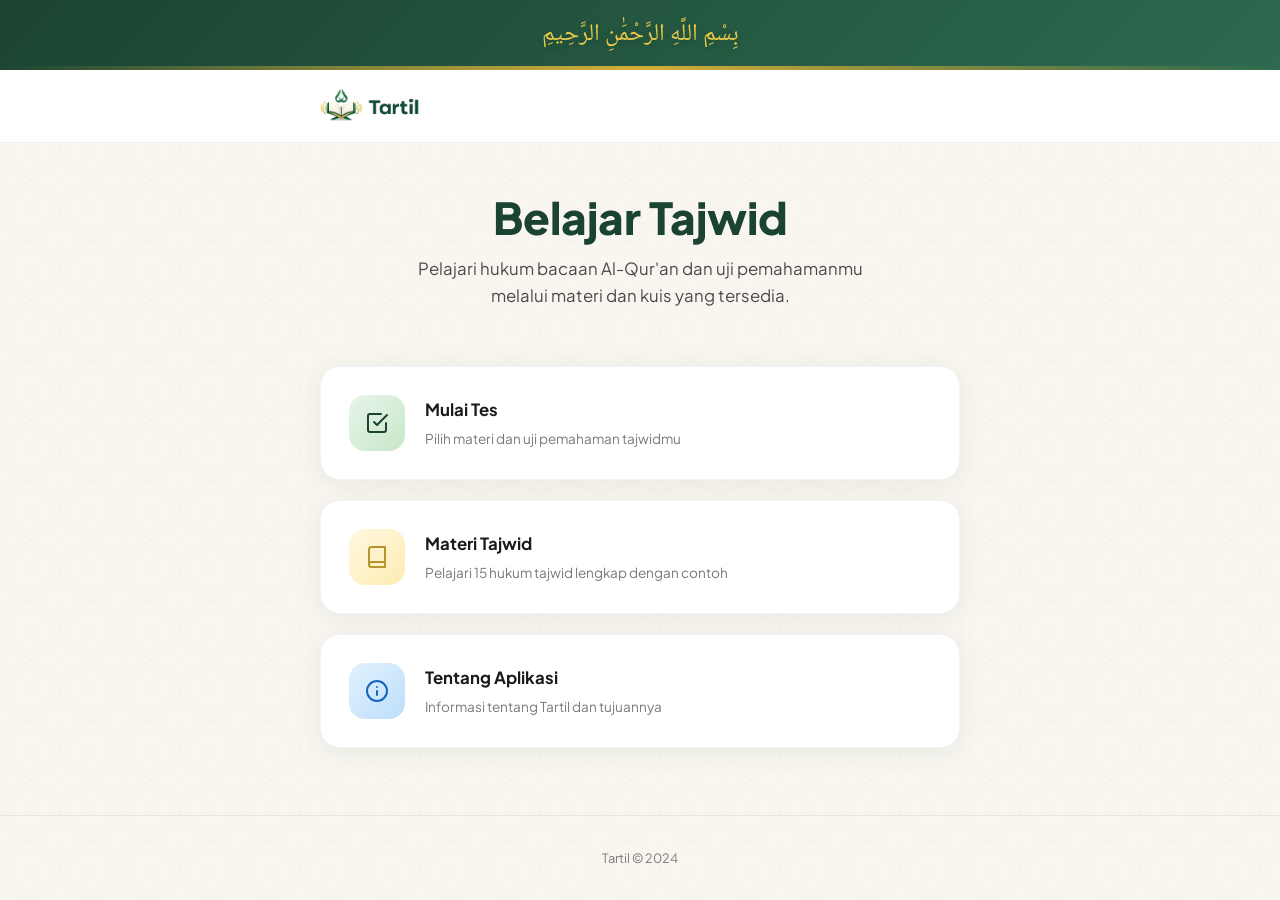
==== commit 8b3591b4: "feat: Introduce new favicon and full logo assets, updating HTML pages to reference the external favi" ====
--- a/index.html
+++ b/index.html
@@ -3,10 +3,10 @@
 <head>
   <meta charset="UTF-8">
   <meta name="viewport" content="width=device-width, initial-scale=1.0">
-  <title>Tartil — Belajar Tajwid dengan Menyenangkan</title>
+  <title>Tartil | Belajar Tajwid dengan Menyenangkan</title>
   <meta name="description" content="Tartil adalah aplikasi interaktif untuk belajar dan menguji kemampuan tajwid Al-Qur'an. Cocok untuk semua kalangan umat Islam Indonesia.">
   <link rel="stylesheet" href="css/style.css">
-  <link rel="icon" href="data:image/svg+xml,<svg xmlns='http://www.w3.org/2000/svg' viewBox='0 0 100 100'><text y='.9em' font-size='90'>🌙</text></svg>">
+  <link rel="icon" type="image/svg+xml" href="assets/favicon.svg">
 </head>
 <body>
   <div class="app-wrapper">
@@ -20,7 +20,7 @@
     <nav class="navbar" id="navbar">
       <div class="container">
         <a href="index.html" class="logo-group" id="logoGroup">
-          <span class="logo-text">Tar<span>til</span></span>
+          <img src="assets/full-logo.png" alt="Tartil Logo" class="navbar-logo">
         </a>
       </div>
     </nav>
@@ -122,7 +122,7 @@
         <div style="margin-top: 1.5rem; padding-top: 1rem; border-top: 1px solid rgba(27, 67, 50, 0.08); text-align: center;">
           <p style="font-size: 0.85rem; margin-bottom: 0.5rem;">Dibuat dengan dedikasi oleh:</p>
           <a href="https://github.com/DapCodes" target="_blank" class="logo-group" style="justify-content: center;">
-            <span class="logo-text">Siswa RPL<span> SMK Assalaam Bandung</span></span>
+            <span class="logo-text"><u>Siswa RPL</u><span> SMK Assalaam Bandung</span></span>
           </a>
         </div>
       </div>
--- a/css/style.css
+++ b/css/style.css
@@ -161,6 +161,19 @@
   height: 100%;
 }
 
+.navbar-logo {
+  height: 40px;
+  width: auto;
+  display: block;
+  transition: height var(--transition);
+}
+
+@media (max-width: 480px) {
+  .navbar-logo {
+    height: 32px;
+  }
+}
+
 .logo-text {
   font-size: 1.5rem;
   font-weight: 800;
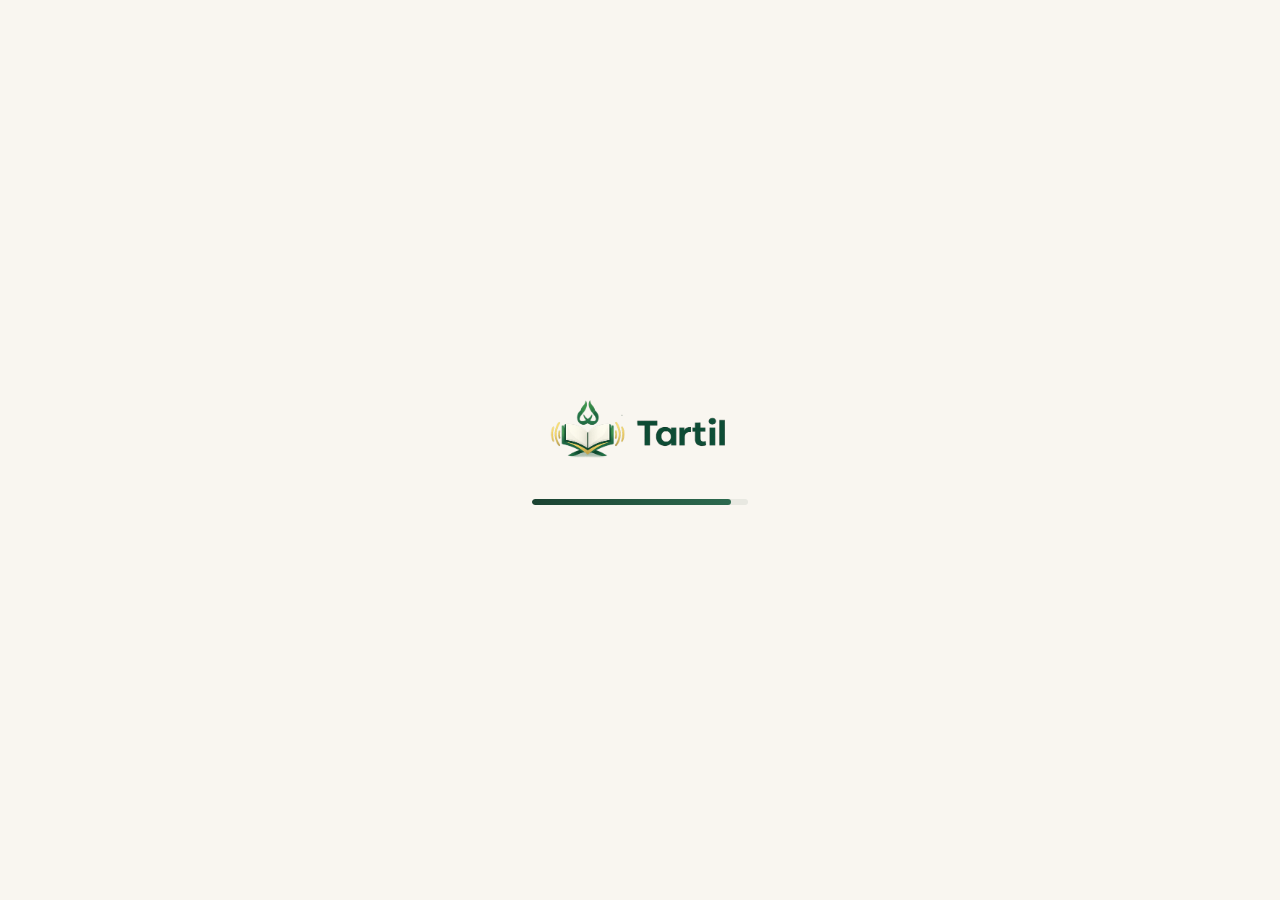
==== commit 4e4bbccc: "feat: add a splash screen with a loading bar and first-visit logic." ====
--- a/index.html
+++ b/index.html
@@ -8,7 +8,17 @@
   <link rel="stylesheet" href="css/style.css">
   <link rel="icon" type="image/svg+xml" href="assets/favicon.svg">
 </head>
-<body>
+<body class="loading">
+  <!-- Splash Screen -->
+  <div id="splashScreen" class="splash-screen">
+    <div class="splash-content">
+      <img src="assets/full-logo.png" alt="Tartil Logo" class="splash-logo">
+      <div class="loading-bar-container">
+        <div class="loading-bar-progress" id="loadingProgress"></div>
+      </div>
+    </div>
+  </div>
+
   <div class="app-wrapper">
 
     <!-- Bismillah Top Bar -->
@@ -130,6 +140,37 @@
   </div>
 
   <script>
+    // Splash Screen Logic
+    (function() {
+      const splash = document.getElementById('splashScreen');
+      const progressBar = document.getElementById('loadingProgress');
+      const isFirstVisit = !sessionStorage.getItem('tartilVisited');
+
+      if (!isFirstVisit) {
+        splash.style.display = 'none';
+        document.body.classList.remove('loading');
+      } else {
+        // Simple loading animation
+        let progress = 0;
+        const interval = setInterval(() => {
+          progress += Math.random() * 30;
+          if (progress >= 100) {
+            progress = 100;
+            clearInterval(interval);
+            setTimeout(() => {
+              splash.classList.add('fade-out');
+              document.body.classList.remove('loading');
+              sessionStorage.setItem('tartilVisited', 'true');
+              setTimeout(() => {
+                splash.style.display = 'none';
+              }, 500);
+            }, 500);
+          }
+          progressBar.style.width = progress + '%';
+        }, 200);
+      }
+    })();
+
     // Check for previous score
     document.addEventListener('DOMContentLoaded', () => {
       const score = localStorage.getItem('tartilScore');
--- a/css/style.css
+++ b/css/style.css
@@ -168,9 +168,83 @@
   transition: height var(--transition);
 }
 
+/* ═══════════════════════════════════════
+   SPLASH SCREEN
+   ═══════════════════════════════════════ */
+
+.loading {
+  overflow: hidden;
+}
+
+.splash-screen {
+  position: fixed;
+  inset: 0;
+  background-color: var(--bg);
+  display: flex;
+  align-items: center;
+  justify-content: center;
+  z-index: 9999;
+  transition: opacity 0.5s ease, visibility 0.5s;
+}
+
+.splash-screen.fade-out {
+  opacity: 0;
+  visibility: hidden;
+}
+
+.splash-content {
+  text-align: center;
+  width: 100%;
+  max-width: 280px;
+  padding: 2rem;
+  animation: splashFadeIn 0.8s ease-out;
+}
+
+.splash-logo {
+  width: 180px;
+  height: auto;
+  margin-bottom: 2rem;
+  display: block;
+  margin-left: auto;
+  margin-right: auto;
+}
+
+.loading-bar-container {
+  width: 100%;
+  height: 6px;
+  background: rgba(27, 67, 50, 0.08);
+  border-radius: 10px;
+  overflow: hidden;
+  position: relative;
+}
+
+.loading-bar-progress {
+  height: 100%;
+  width: 0%;
+  background: linear-gradient(90deg, var(--primary), var(--primary-light));
+  border-radius: 10px;
+  transition: width 0.3s ease;
+}
+
+@keyframes splashFadeIn {
+  from {
+    opacity: 0;
+    transform: translateY(10px);
+  }
+
+  to {
+    opacity: 1;
+    transform: translateY(0);
+  }
+}
+
 @media (max-width: 480px) {
-  .navbar-logo {
-    height: 32px;
+  .splash-logo {
+    width: 140px;
+  }
+
+  .splash-content {
+    max-width: 220px;
   }
 }
 
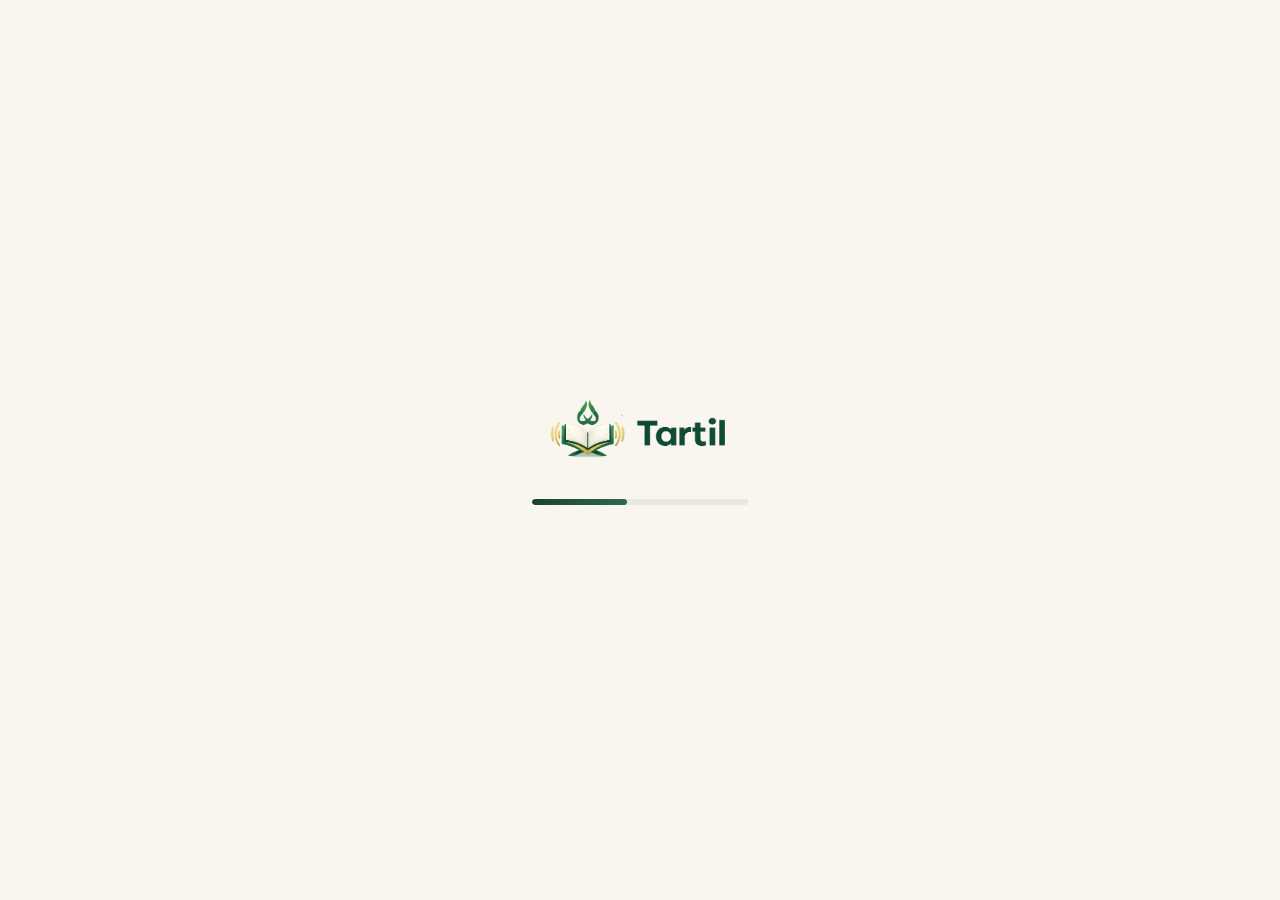
==== commit 4d60f508: "feat: Implement a delayed fade-in for app content after the splash screen and refine splash screen p" ====
--- a/index.html
+++ b/index.html
@@ -153,17 +153,25 @@
         // Simple loading animation
         let progress = 0;
         const interval = setInterval(() => {
-          progress += Math.random() * 30;
+          progress += Math.random() * 25;
           if (progress >= 100) {
             progress = 100;
             clearInterval(interval);
+            
             setTimeout(() => {
+              // Start fade out
               splash.classList.add('fade-out');
-              document.body.classList.remove('loading');
-              sessionStorage.setItem('tartilVisited', 'true');
+              
+              // Fade in the app content slightly after
+              setTimeout(() => {
+                document.body.classList.remove('loading');
+                sessionStorage.setItem('tartilVisited', 'true');
+              }, 100);
+
+              // Remove from DOM after transition
               setTimeout(() => {
                 splash.style.display = 'none';
-              }, 500);
+              }, 600);
             }, 500);
           }
           progressBar.style.width = progress + '%';
--- a/css/style.css
+++ b/css/style.css
@@ -73,13 +73,20 @@
   background-size: 30px 30px;
 }
 
-/* ═══ App Container ═══ */
 .app-wrapper {
   position: relative;
   z-index: 1;
   min-height: 100vh;
   display: flex;
   flex-direction: column;
+  transition: opacity 0.6s ease;
+}
+
+/* Hide content when loading */
+body.loading .app-wrapper {
+  opacity: 0;
+  visibility: hidden;
+  pointer-events: none;
 }
 
 .container {
@@ -178,12 +185,16 @@
 
 .splash-screen {
   position: fixed;
-  inset: 0;
+  top: 0;
+  left: 0;
+  width: 100%;
+  height: 100%;
+  height: 100dvh;
   background-color: var(--bg);
   display: flex;
   align-items: center;
   justify-content: center;
-  z-index: 9999;
+  z-index: 99999;
   transition: opacity 0.5s ease, visibility 0.5s;
 }
 
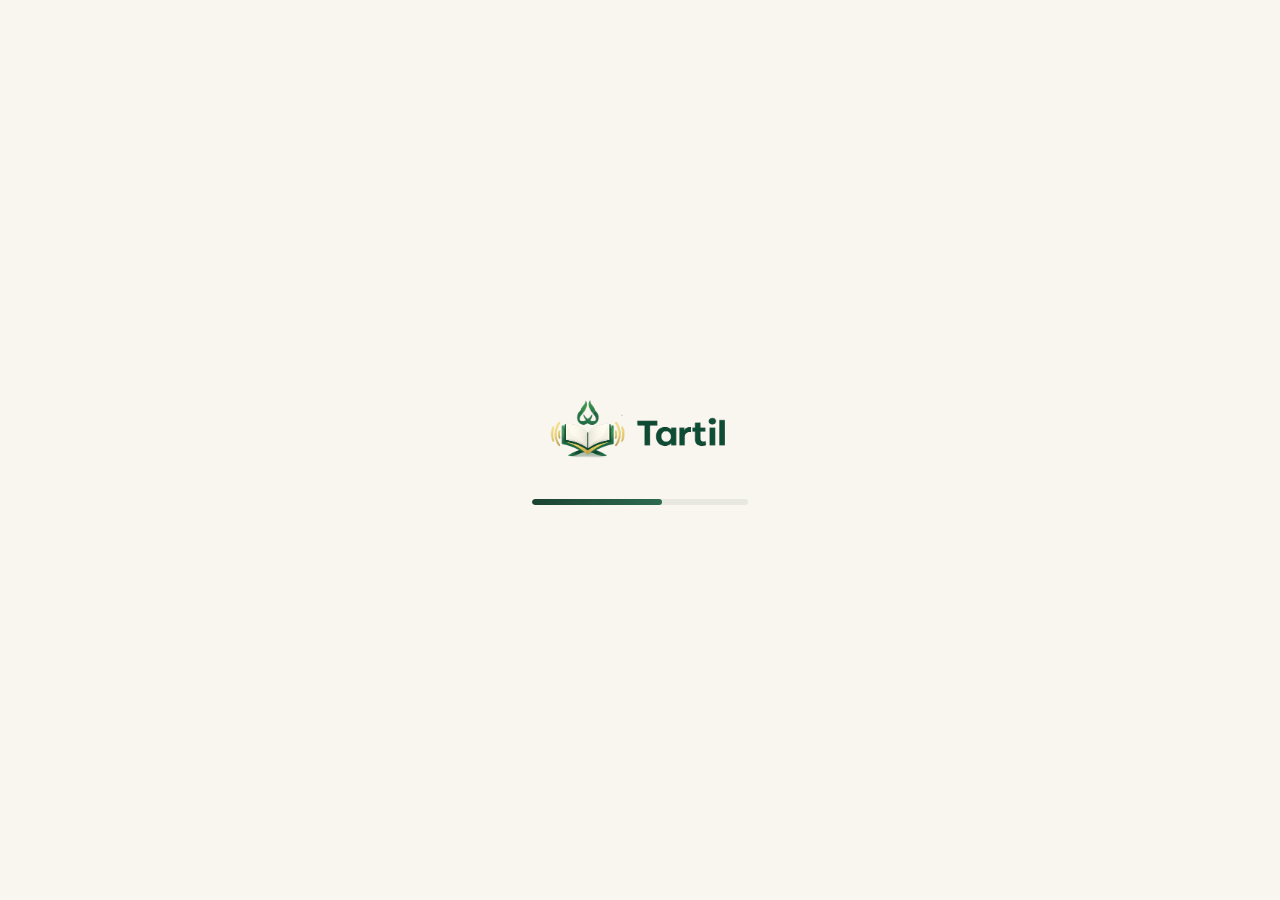
==== commit f2958004: "feat: fixing vercel cache" ====
--- a/index.html
+++ b/index.html
@@ -3,9 +3,12 @@
 <head>
   <meta charset="UTF-8">
   <meta name="viewport" content="width=device-width, initial-scale=1.0">
+  <meta http-equiv="Cache-Control" content="no-cache, no-store, must-revalidate">
+  <meta http-equiv="Pragma" content="no-cache">
+  <meta http-equiv="Expires" content="0">
   <title>Tartil | Belajar Tajwid dengan Menyenangkan</title>
   <meta name="description" content="Tartil adalah aplikasi interaktif untuk belajar dan menguji kemampuan tajwid Al-Qur'an. Cocok untuk semua kalangan umat Islam Indonesia.">
-  <link rel="stylesheet" href="css/style.css">
+  <link rel="stylesheet" href="css/style.css?v=1.0.1">
   <link rel="icon" type="image/svg+xml" href="assets/favicon.svg">
 </head>
 <body class="loading">
--- a/css/style.css
+++ b/css/style.css
@@ -2,7 +2,7 @@
    TARTIL — Design System
    ═══════════════════════════════════════ */
 
-@import url('https://fonts.googleapis.com/css2?family=Noto+Naskh+Arabic:wght@400;500;600;700&family=Plus+Jakarta+Sans:wght@300;400;500;600;700;800&display=swap');
+@import url('https://fonts.googleapis.com/css2?family=Amiri:ital,wght@0,400;0,700;1,400;1,700&family=Scheherazade+New:wght@400;500;600;700&family=Noto+Naskh+Arabic:wght@400;500;600;700&family=Plus+Jakarta+Sans:wght@300;400;500;600;700;800&display=swap');
 
 :root {
   --primary: #1B4332;
@@ -116,12 +116,14 @@
 }
 
 .bismillah {
-  font-family: 'Noto Naskh Arabic', serif;
-  font-size: 1.5rem;
+  font-family: 'Amiri', 'Scheherazade New', 'Noto Naskh Arabic', serif;
+  font-size: 1.6rem;
   color: var(--accent-light);
   direction: rtl;
   text-shadow: 0 2px 8px rgba(0, 0, 0, 0.2);
   letter-spacing: 0;
+  text-rendering: optimizeLegibility;
+  -webkit-font-smoothing: antialiased;
 }
 
 /* ═══ Navigation Bar ═══ */
@@ -847,8 +849,8 @@
 }
 
 .quiz-arabic-display {
-  font-family: 'Noto Naskh Arabic', serif;
-  font-size: 2.2rem;
+  font-family: 'Amiri', 'Scheherazade New', 'Noto Naskh Arabic', serif;
+  font-size: 2.5rem;
   direction: rtl;
   text-align: center;
   color: var(--accent-dark);
@@ -857,8 +859,11 @@
   border-radius: var(--radius-sm);
   padding: 1.5rem;
   margin-bottom: 1.5rem;
-  line-height: 2;
+  line-height: 1.8;
   letter-spacing: 0;
+  text-rendering: optimizeLegibility;
+  -webkit-font-smoothing: antialiased;
+  font-feature-settings: "cv06" on, "cv07" on, "cv08" on, "cv09" on, "cv10" on;
 }
 
 .quiz-question-text {
@@ -1514,8 +1519,8 @@
 }
 
 .exp-arabic-box {
-  font-family: 'Amiri', serif;
-  font-size: 2.25rem;
+  font-family: 'Amiri', 'Scheherazade New', 'Noto Naskh Arabic', serif;
+  font-size: 2.5rem;
   direction: rtl;
   text-align: center;
   color: var(--primary);
@@ -1525,7 +1530,10 @@
   padding: 1.25rem;
   margin-bottom: 1.5rem;
   line-height: 1.8;
-  letter-spacing: 2px;
+  letter-spacing: 0;
+  text-rendering: optimizeLegibility;
+  -webkit-font-smoothing: antialiased;
+  font-feature-settings: "cv06" on, "cv07" on, "cv08" on, "cv09" on, "cv10" on;
 }
 
 .exp-arabic-box .highlight {
@@ -2233,8 +2241,8 @@
 }
 
 .exp-example-arabic {
-  font-family: 'Amiri', serif;
-  font-size: 1.75rem;
+  font-family: 'Amiri', 'Scheherazade New', 'Noto Naskh Arabic', serif;
+  font-size: 2rem;
   direction: rtl;
   text-align: center;
   color: var(--accent-dark);
@@ -2244,7 +2252,9 @@
   padding: 0.75rem;
   margin-bottom: 0.75rem;
   line-height: 1.8;
-  letter-spacing: 1px;
+  letter-spacing: 0;
+  text-rendering: optimizeLegibility;
+  -webkit-font-smoothing: antialiased;
 }
 
 .exp-example-title {
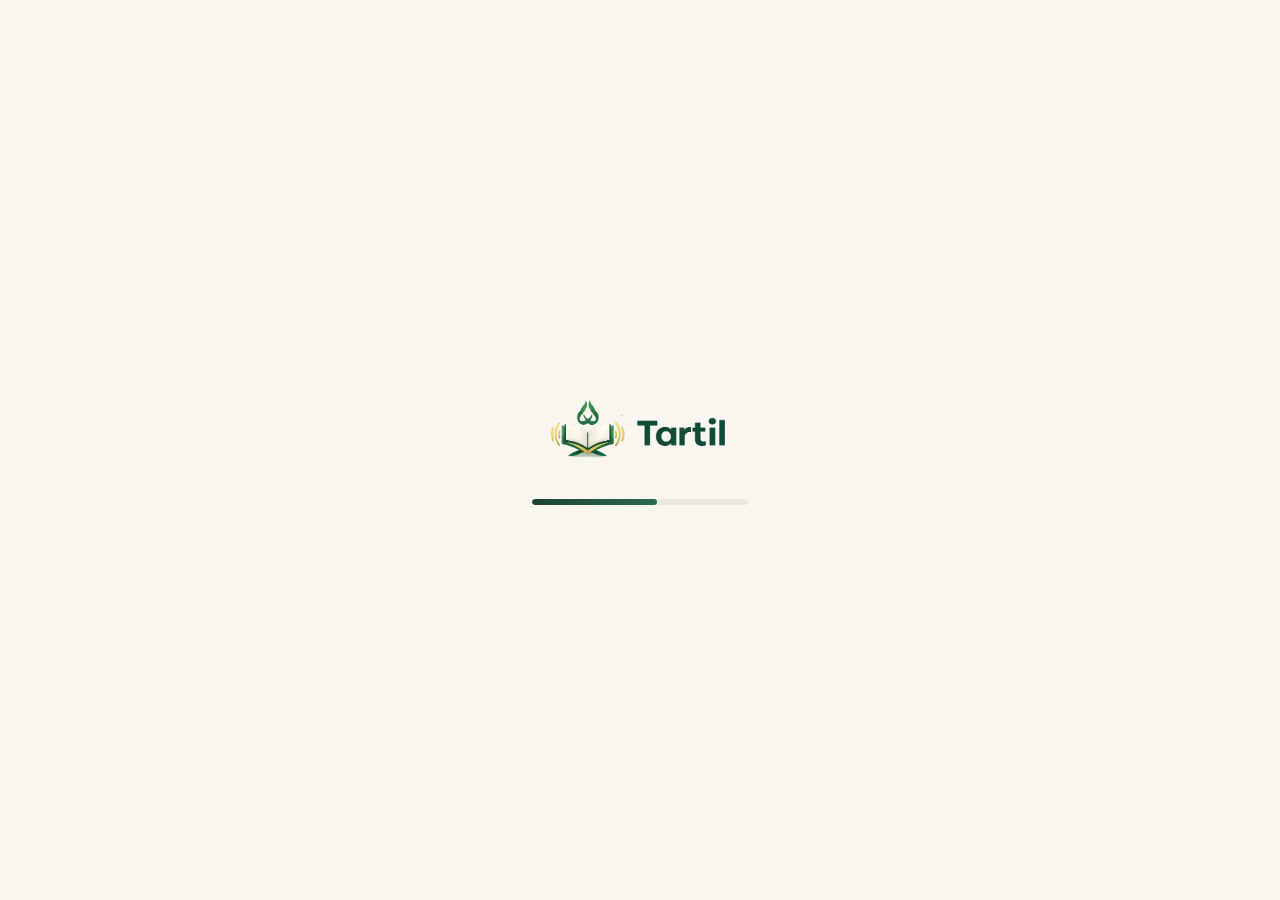
==== commit 88c4ea09: "feat: Implement quiz history page with result saving, filtering, and dedicated UI." ====
--- a/index.html
+++ b/index.html
@@ -50,7 +50,7 @@
           <div class="score-banner-text">
             Skor terakhir: <strong id="lastScore">0</strong>
           </div>
-          <a href="select-materi.html">Mulai Tes</a>
+          <a href="history.html">Riwayat Test</a>
         </div>
       </div>
     </section>
@@ -109,7 +109,7 @@
 
     <footer class="footer">
       <div class="container">
-        <p>Tartil © 2024</p>
+        <p>Tartil © 2026</p>
       </div>
     </footer>
   </div>
@@ -135,7 +135,7 @@
         <div style="margin-top: 1.5rem; padding-top: 1rem; border-top: 1px solid rgba(27, 67, 50, 0.08); text-align: center;">
           <p style="font-size: 0.85rem; margin-bottom: 0.5rem;">Dibuat dengan dedikasi oleh:</p>
           <a href="https://github.com/DapCodes" target="_blank" class="logo-group" style="justify-content: center;">
-            <span class="logo-text"><u>Siswa RPL</u><span> SMK Assalaam Bandung</span></span>
+            <span class="logo-text"><u>Siswa RPL</u> <br> <span> SMK Assalaam Bandung</span></span>
           </a>
         </div>
       </div>
--- a/css/style.css
+++ b/css/style.css
@@ -2815,4 +2815,327 @@
 
 html.dark-mode .action-divider {
   color: var(--text-muted);
+}
+
+/* ═══════════════════════════════════════
+   RIWAYAT TEST
+   ═══════════════════════════════════════ */
+
+/* Filter Navigation */
+.history-filter-nav {
+  background: var(--card);
+  border-bottom: 1px solid rgba(27, 67, 50, 0.08);
+  padding: 0.75rem 0;
+  position: sticky;
+  top: 0;
+  z-index: 10;
+}
+
+.history-filter-tabs {
+  display: flex;
+  gap: 0.5rem;
+}
+
+.history-filter-btn {
+  display: inline-flex;
+  align-items: center;
+  gap: 0.4rem;
+  padding: 0.55rem 1.1rem;
+  border: 1.5px solid rgba(27, 67, 50, 0.12);
+  border-radius: 50px;
+  background: transparent;
+  color: var(--text-secondary);
+  font-family: 'Plus Jakarta Sans', sans-serif;
+  font-size: 0.82rem;
+  font-weight: 600;
+  cursor: pointer;
+  transition: all var(--transition);
+  white-space: nowrap;
+}
+
+.history-filter-btn:hover {
+  border-color: var(--accent);
+  color: var(--accent-dark);
+  background: rgba(212, 175, 55, 0.06);
+}
+
+.history-filter-btn.active {
+  background: linear-gradient(135deg, var(--primary), var(--primary-light));
+  color: white;
+  border-color: var(--primary);
+  box-shadow: 0 2px 12px rgba(27, 67, 50, 0.2);
+}
+
+.history-filter-btn.active svg {
+  color: white;
+}
+
+/* History Cards */
+.history-card {
+  background: var(--card);
+  border: 1px solid rgba(27, 67, 50, 0.08);
+  border-radius: var(--radius-sm);
+  padding: 1.25rem;
+  margin-bottom: 0.85rem;
+  box-shadow: 0 2px 8px rgba(27, 67, 50, 0.04);
+  transition: all var(--transition);
+  animation: fadeInUp 0.35s ease-out both;
+}
+
+.history-card:hover {
+  box-shadow: var(--card-shadow);
+  transform: translateY(-2px);
+  border-color: rgba(27, 67, 50, 0.12);
+}
+
+.history-card-top {
+  display: flex;
+  align-items: center;
+  justify-content: space-between;
+  margin-bottom: 0.85rem;
+}
+
+.history-card-score {
+  display: flex;
+  align-items: baseline;
+  gap: 0.15rem;
+}
+
+.history-score-num {
+  font-size: 1.75rem;
+  font-weight: 800;
+  line-height: 1;
+}
+
+.history-score-divider {
+  font-size: 1.1rem;
+  font-weight: 500;
+  opacity: 0.4;
+  margin: 0 0.1rem;
+}
+
+.history-score-total {
+  font-size: 1.1rem;
+  font-weight: 600;
+  opacity: 0.5;
+}
+
+.history-card-badge {
+  font-size: 0.72rem;
+  font-weight: 700;
+  text-transform: uppercase;
+  letter-spacing: 0.5px;
+  padding: 0.3rem 0.75rem;
+  border-radius: 50px;
+}
+
+/* Grade Colors */
+.history-grade-gold .history-score-num {
+  color: var(--accent-dark);
+}
+
+.history-grade-green .history-score-num {
+  color: var(--correct);
+}
+
+.history-grade-yellow .history-score-num {
+  color: #e6a817;
+}
+
+.history-grade-red .history-score-num {
+  color: var(--wrong);
+}
+
+.history-card-badge.history-grade-gold {
+  background: rgba(212, 175, 55, 0.12);
+  color: var(--accent-dark);
+}
+
+.history-card-badge.history-grade-green {
+  background: var(--correct-bg);
+  color: var(--correct);
+}
+
+.history-card-badge.history-grade-yellow {
+  background: rgba(230, 168, 23, 0.1);
+  color: #b8860b;
+}
+
+.history-card-badge.history-grade-red {
+  background: var(--wrong-bg);
+  color: var(--wrong);
+}
+
+/* Percentage Bar */
+.history-card-percentage {
+  display: flex;
+  align-items: center;
+  gap: 0.75rem;
+  margin-bottom: 1rem;
+}
+
+.history-percentage-bar {
+  flex: 1;
+  height: 6px;
+  background: rgba(27, 67, 50, 0.06);
+  border-radius: 3px;
+  overflow: hidden;
+}
+
+.history-percentage-fill {
+  height: 100%;
+  border-radius: 3px;
+  transition: width 0.6s ease;
+}
+
+.history-percentage-fill.history-grade-gold {
+  background: linear-gradient(90deg, var(--accent), var(--accent-light));
+}
+
+.history-percentage-fill.history-grade-green {
+  background: linear-gradient(90deg, var(--correct), #4ade80);
+}
+
+.history-percentage-fill.history-grade-yellow {
+  background: linear-gradient(90deg, #e6a817, #fbbf24);
+}
+
+.history-percentage-fill.history-grade-red {
+  background: linear-gradient(90deg, var(--wrong), #f87171);
+}
+
+.history-percentage-text {
+  font-size: 0.82rem;
+  font-weight: 700;
+  color: var(--text-secondary);
+  min-width: 36px;
+  text-align: right;
+}
+
+/* Detail Row */
+.history-card-details {
+  display: flex;
+  flex-wrap: wrap;
+  gap: 0.5rem 1.25rem;
+}
+
+.history-detail {
+  display: flex;
+  align-items: center;
+  gap: 0.35rem;
+  font-size: 0.78rem;
+  color: var(--text-muted);
+}
+
+.history-detail svg {
+  opacity: 0.5;
+  flex-shrink: 0;
+}
+
+/* Empty State */
+.history-empty {
+  text-align: center;
+  padding: 3rem 1.5rem;
+}
+
+.history-empty-icon {
+  width: 72px;
+  height: 72px;
+  margin: 0 auto 1.25rem;
+  border-radius: 50%;
+  background: rgba(27, 67, 50, 0.05);
+  display: flex;
+  align-items: center;
+  justify-content: center;
+  color: var(--text-muted);
+}
+
+.history-empty h3 {
+  font-size: 1.15rem;
+  font-weight: 700;
+  color: var(--text);
+  margin-bottom: 0.5rem;
+}
+
+.history-empty p {
+  font-size: 0.9rem;
+  color: var(--text-muted);
+  max-width: 320px;
+  margin: 0 auto;
+  line-height: 1.6;
+}
+
+/* Clear Section */
+.history-clear-section {
+  text-align: center;
+  margin-top: 1rem;
+  padding-top: 1rem;
+  border-top: 1px solid rgba(27, 67, 50, 0.06);
+}
+
+.history-clear-btn {
+  font-size: 0.82rem;
+  color: var(--wrong);
+  border-color: rgba(239, 68, 68, 0.15);
+  gap: 0.4rem;
+}
+
+.history-clear-btn:hover {
+  background: var(--wrong-bg);
+  border-color: var(--wrong);
+}
+
+/* Dark Mode — History */
+html.dark .history-filter-nav {
+  background: var(--card);
+  border-bottom-color: rgba(255, 255, 255, 0.05);
+}
+
+html.dark .history-filter-btn {
+  border-color: rgba(255, 255, 255, 0.1);
+  color: var(--text-secondary);
+}
+
+html.dark .history-filter-btn:hover {
+  background: rgba(212, 175, 55, 0.08);
+  border-color: rgba(212, 175, 55, 0.2);
+}
+
+html.dark .history-card {
+  background: var(--card);
+  border-color: rgba(255, 255, 255, 0.06);
+}
+
+html.dark .history-card:hover {
+  border-color: rgba(255, 255, 255, 0.12);
+}
+
+html.dark .history-percentage-bar {
+  background: rgba(255, 255, 255, 0.06);
+}
+
+html.dark .history-empty-icon {
+  background: rgba(255, 255, 255, 0.04);
+}
+
+html.dark .history-clear-section {
+  border-top-color: rgba(255, 255, 255, 0.06);
+}
+
+/* Responsive */
+@media (max-width: 480px) {
+  .history-score-num {
+    font-size: 1.5rem;
+  }
+
+  .history-card-details {
+    flex-direction: column;
+    gap: 0.35rem;
+  }
+}
+
+@media (min-width: 768px) {
+  .history-card:hover {
+    transform: translateY(-3px);
+  }
 }
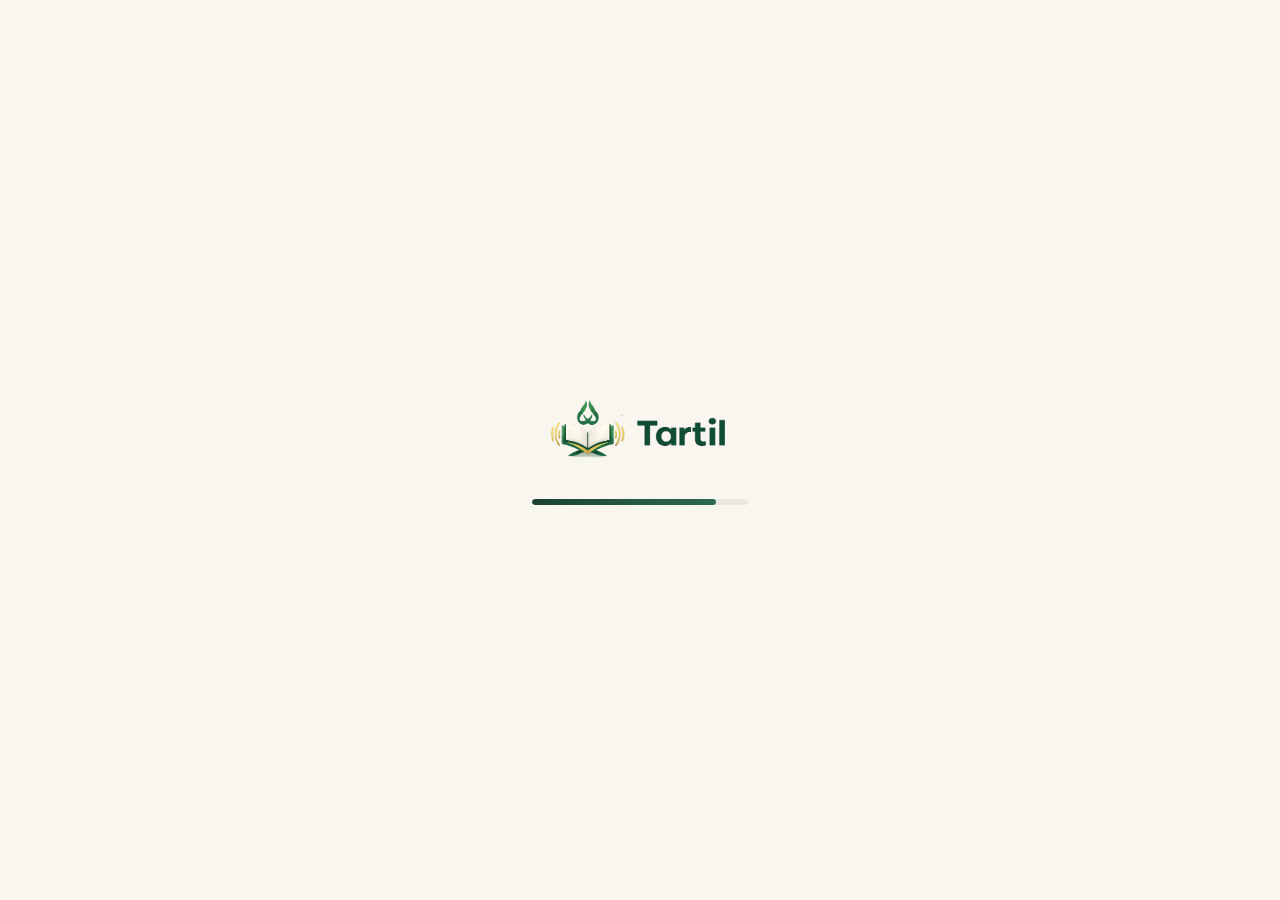
==== commit 7497658f: "refactor: implement session-based quiz state management and remove obsolete documentation files" ====
--- a/index.html
+++ b/index.html
@@ -184,6 +184,9 @@
 
     // Check for previous score
     document.addEventListener('DOMContentLoaded', () => {
+      // Clear active quiz session when returning home
+      sessionStorage.removeItem('tartil_quiz_active');
+
       const score = localStorage.getItem('tartilScore');
       if (score !== null) {
         const banner = document.getElementById('scoreBanner');
